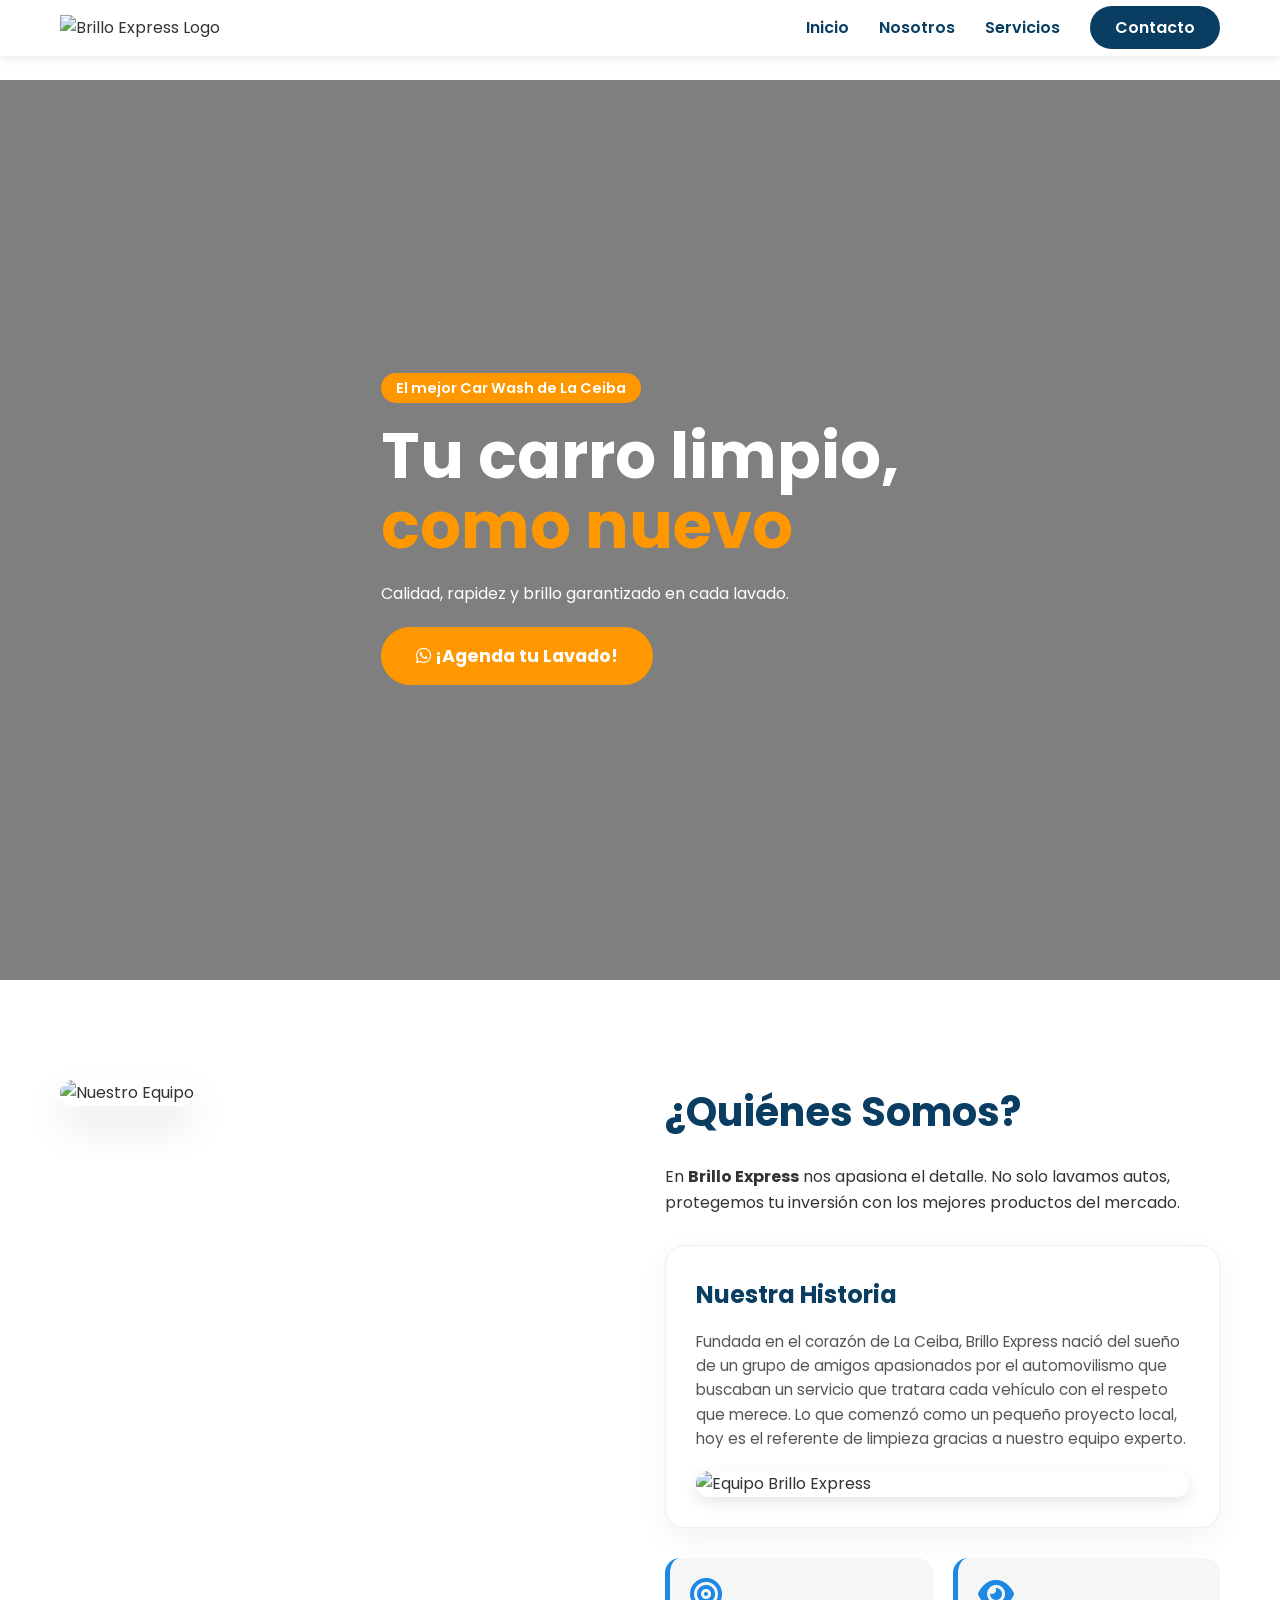
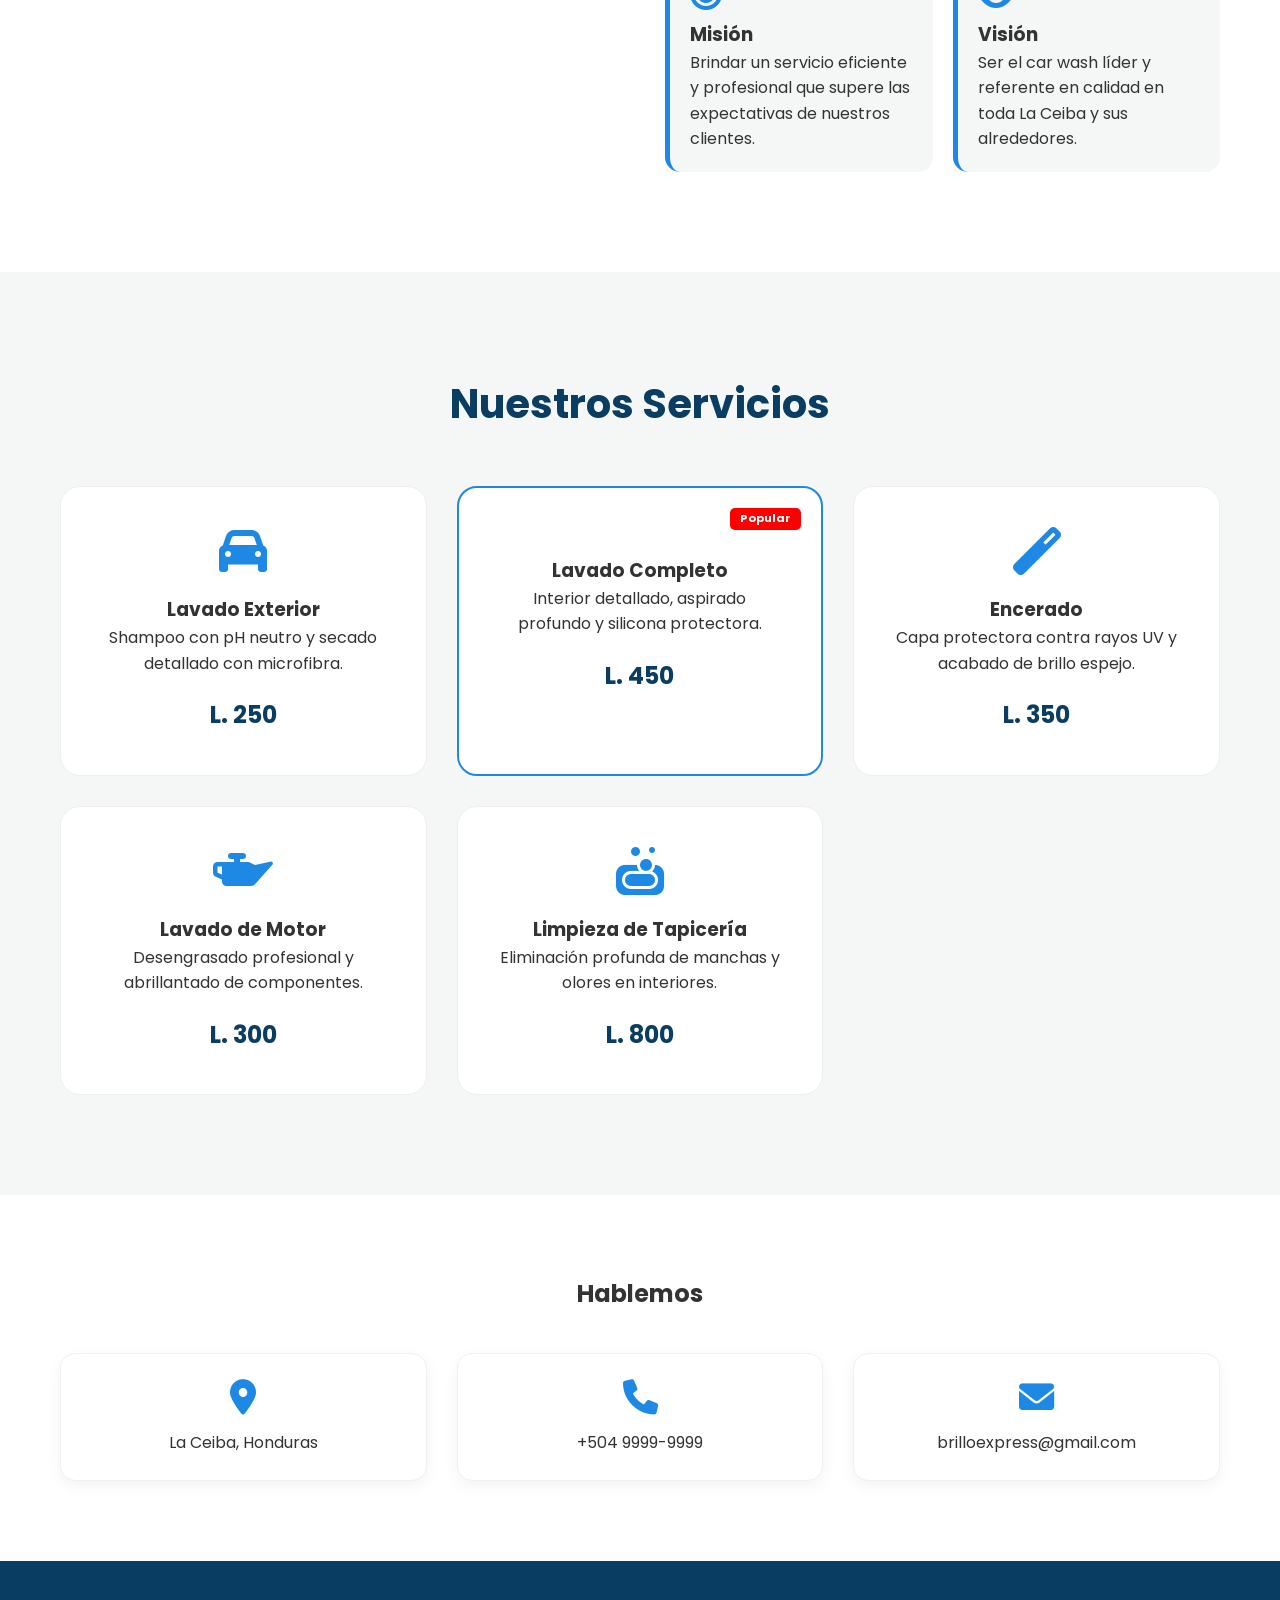
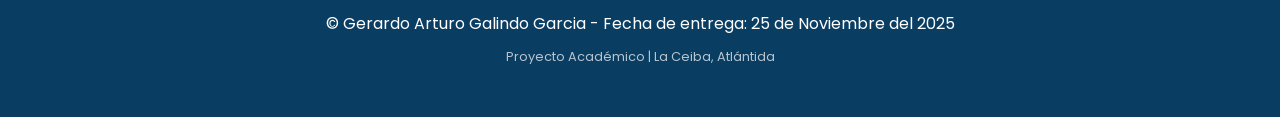
==== inicio.html @ 4bbd1b59 "Update inicio.html" ====
<!DOCTYPE html>
<html lang="es">
<head>
    <meta charset="UTF-8">
    <meta name="viewport" content="width=device-width, initial-scale=1.0">
    <title>Brillo Express | Lavado Profesional en La Ceiba</title>
    <link rel="stylesheet" href="style.css">
    <link href="https://fonts.googleapis.com/css2?family=Poppins:wght@300;400;600;700&display=swap" rel="stylesheet">
    <link rel="stylesheet" href="https://cdnjs.cloudflare.com/ajax/libs/font-awesome/6.0.0/css/all.min.css">
    <style>
        /* Ajuste rápido para que el fondo gris cargue la imagen Fondo.png */
        .hero {
            background: url('Fondo.png') no-repeat center center/cover;
        }
    </style>
</head>
<body>

<header>
    <div class="container header-flex">
        <div class="logo-wrapper">
            <img src="Logo.png" alt="Brillo Express Logo" class="logo">
        </div>
        <nav>
            <ul class="nav-links">
                <li><a href="#inicio">Inicio</a></li>
                <li><a href="#nosotros">Nosotros</a></li>
                <li><a href="#servicios">Servicios</a></li>
                <li><a href="#contacto" class="btn-nav">Contacto</a></li>
            </ul>
        </nav>
    </div>
</header>

<section id="inicio" class="hero">
    <div class="hero-overlay">
        <div class="container">
            <div class="hero-content">
                <span class="badge">El mejor Car Wash de La Ceiba</span>
                <h1>Tu carro limpio, <br><span class="highlight">como nuevo</span></h1>
                <p>Calidad, rapidez y brillo garantizado en cada lavado.</p>
                <div class="hero-btns">
                    <a href="https://wa.me/50499999999" target="_blank" class="btn-primary">
                        <i class="fab fa-whatsapp"></i> ¡Agenda tu Lavado!
                    </a>
                </div>
            </div>
        </div>
    </div>
</section>

<section id="nosotros">
    <div class="container">
        <div class="grid-nosotros">
            <div class="nosotros-img-container">
                <img src="imagen1.jpg" alt="Nuestro Equipo" class="nosotros-img">
            </div>
            <div class="nosotros-text">
                <h2>¿Quiénes Somos?</h2>
                <p>En <strong>Brillo Express</strong> nos apasiona el detalle. No solo lavamos autos, protegemos tu inversión con los mejores productos del mercado.</p>
                
                <div class="historia-box">
                    <h3>Nuestra Historia</h3>
                    <p>
                        Fundada en el corazón de La Ceiba, Brillo Express nació del sueño de un grupo de amigos apasionados por el automovilismo que buscaban un servicio que tratara cada vehículo con el respeto que merece. Lo que comenzó como un pequeño proyecto local, hoy es el referente de limpieza gracias a nuestro equipo experto.
                    </p>
                    <img src="Grupo.png" alt="Equipo Brillo Express" class="historia-img">
                </div>

                <div class="mision-vision">
                    <div class="mv-card">
                        <i class="fas fa-bullseye"></i>
                        <h3>Misión</h3>
                        <p>Brindar un servicio eficiente y profesional que supere las expectativas de nuestros clientes.</p>
                    </div>
                    <div class="mv-card">
                        <i class="fas fa-eye"></i>
                        <h3>Visión</h3>
                        <p>Ser el car wash líder y referente en calidad en toda La Ceiba y sus alrededores.</p>
                    </div>
                </div>
            </div>
        </div>
    </div>
</section>

<section id="servicios" class="bg-light">
    <div class="container">
        <h2 class="section-title">Nuestros Servicios</h2>
        <div class="cards-grid">
            <div class="card">
                <i class="fas fa-car"></i>
                <h3>Lavado Exterior</h3>
                <p>Shampoo con pH neutro y secado detallado con microfibra.</p>
                <span class="price">L. 250</span>
            </div>
            <div class="card featured">
                <div class="pop-tag">Popular</div>
                <i class="fas fa-shining"></i>
                <h3>Lavado Completo</h3>
                <p>Interior detallado, aspirado profundo y silicona protectora.</p>
                <span class="price">L. 450</span>
            </div>
            <div class="card">
                <i class="fas fa-magic"></i>
                <h3>Encerado</h3>
                <p>Capa protectora contra rayos UV y acabado de brillo espejo.</p>
                <span class="price">L. 350</span>
            </div>
            <div class="card">
                <i class="fas fa-oil-can"></i>
                <h3>Lavado de Motor</h3>
                <p>Desengrasado profesional y abrillantado de componentes.</p>
                <span class="price">L. 300</span>
            </div>
            <div class="card">
                <i class="fas fa-soap"></i>
                <h3>Limpieza de Tapicería</h3>
                <p>Eliminación profunda de manchas y olores en interiores.</p>
                <span class="price">L. 800</span>
            </div>
        </div>
    </div>
</section>

<section id="contacto">
    <div class="container">
        <div class="contacto-wrapper">
            <h2>Hablemos</h2>
            <div class="info-grid">
                <div class="info-item">
                    <i class="fas fa-location-dot"></i>
                    <p>La Ceiba, Honduras</p>
                </div>
                <div class="info-item">
                    <i class="fas fa-phone"></i>
                    <p>+504 9999-9999</p>
                </div>
                <div class="info-item">
                    <i class="fas fa-envelope"></i>
                    <p>brilloexpress@gmail.com</p>
                </div>
            </div>
        </div>
    </div>
</section>

<footer>
    <div class="container">
        <p>© Gerardo Arturo Galindo Garcia - Fecha de entrega: 25 de Noviembre del 2025</p>
        <p class="small">Proyecto Académico | La Ceiba, Atlántida</p>
    </div>
</footer>

</body>
</html>
---- style.css ----
:root {
    --primary: #0a3d62;
    --secondary: #1e88e5;
    --accent: #ff9800;
    --light: #f4f7f6;
    --dark: #333;
    --white: #ffffff;
}

* {
    margin: 0;
    padding: 0;
    box-sizing: border-box;
}

body {
    font-family: 'Poppins', sans-serif;
    line-height: 1.6;
    color: var(--dark);
    scroll-behavior: smooth;
}

.container {
    max-width: 1200px;
    margin: 0 auto;
    padding: 0 20px;
}

header {
    background: var(--white);
    padding: 15px 0;
    position: fixed;
    width: 100%;
    top: 0;
    z-index: 1000;
    box-shadow: 0 2px 10px rgba(0,0,0,0.1);
}

.header-flex {
    display: flex;
    justify-content: space-between;
    align-items: center;
}

.logo {
    height: 60px;
}

.nav-links {
    display: flex;
    list-style: none;
    gap: 30px;
    align-items: center;
}

.nav-links a {
    text-decoration: none;
    color: var(--primary);
    font-weight: 600;
    transition: 0.3s;
}

.nav-links a:hover {
    color: var(--secondary);
}

.btn-nav {
    background: var(--primary);
    color: var(--white) !important;
    padding: 10px 25px;
    border-radius: 50px;
}

/* HERO SECTION - CORREGIDO */
.hero {
    height: 100vh;
    /* Se corrigió el error de dedo para que cargue Fondo.png */
    background: url('Imagenes/Fondo.png') no-repeat center center/cover;
    margin-top: 80px;
}

.hero-overlay {
    height: 100%;
    background: rgba(0, 0, 0, 0.5);
    display: flex;
    align-items: center;
}

.hero-content {
    color: var(--white);
    max-width: 700px;
}

.badge {
    background: var(--accent);
    padding: 5px 15px;
    border-radius: 20px;
    font-size: 0.9rem;
    font-weight: 600;
}

.hero h1 {
    font-size: 4rem;
    margin: 20px 0;
    line-height: 1.1;
}

.highlight {
    color: var(--accent);
}

.btn-primary {
    display: inline-block;
    background: var(--accent);
    color: var(--white);
    padding: 15px 35px;
    border-radius: 50px;
    text-decoration: none;
    font-weight: 700;
    font-size: 1.1rem;
    transition: 0.3s;
    margin-top: 20px;
}

.btn-primary:hover {
    transform: translateY(-3px);
    box-shadow: 0 10px 20px rgba(0,0,0,0.2);
}

#nosotros {
    padding: 100px 0;
}

.grid-nosotros {
    display: grid;
    grid-template-columns: 1fr 1fr;
    gap: 50px;
    align-items: start;
}

.nosotros-img {
    width: 100%;
    border-radius: 20px;
    box-shadow: 0 20px 40px rgba(0,0,0,0.1);
}

.nosotros-text h2 {
    font-size: 2.5rem;
    color: var(--primary);
    margin-bottom: 20px;
}

.mision-vision {
    display: grid;
    grid-template-columns: 1fr 1fr;
    gap: 20px;
    margin-top: 30px;
}

.mv-card {
    padding: 20px;
    background: var(--light);
    border-radius: 15px;
    border-left: 5px solid var(--secondary);
}

.mv-card i {
    font-size: 2rem;
    color: var(--secondary);
    margin-bottom: 10px;
}

.bg-light {
    background: var(--light);
    padding: 100px 0;
}

.section-title {
    text-align: center;
    font-size: 2.5rem;
    color: var(--primary);
    margin-bottom: 50px;
}

.cards-grid {
    display: grid;
    grid-template-columns: repeat(auto-fit, minmax(300px, 1fr));
    gap: 30px;
}

.card {
    background: var(--white);
    padding: 40px;
    border-radius: 20px;
    text-align: center;
    transition: 0.3s;
    position: relative;
    border: 1px solid #eee;
}

.card:hover {
    transform: translateY(-10px);
    box-shadow: 0 20px 40px rgba(0,0,0,0.1);
}

.card i {
    font-size: 3rem;
    color: var(--secondary);
    margin-bottom: 20px;
}

.price {
    display: block;
    font-size: 1.5rem;
    font-weight: 700;
    color: var(--primary);
    margin-top: 20px;
}

.featured {
    border: 2px solid var(--secondary);
}

.pop-tag {
    position: absolute;
    top: 20px;
    right: 20px;
    background: red;
    color: white;
    padding: 2px 10px;
    border-radius: 5px;
    font-size: 0.7rem;
    font-weight: 700;
}

footer {
    background: var(--primary);
    color: var(--white);
    padding: 50px 0;
    text-align: center;
}

.small {
    font-size: 0.8rem;
    opacity: 0.7;
    margin-top: 10px;
}

.historia-box {
    margin-top: 30px;
    padding: 30px;
    background: #ffffff;
    border-radius: 20px;
    border: 1px solid #eee;
    box-shadow: 0 10px 30px rgba(0,0,0,0.05);
}

.historia-box h3 {
    color: var(--primary);
    margin-bottom: 15px;
    font-size: 1.5rem;
}

.historia-box p {
    font-size: 0.95rem;
    color: #555;
    margin-bottom: 20px;
}

.historia-img {
    width: 100%;
    height: auto;
    border-radius: 15px;
    display: block;
    box-shadow: 0 5px 15px rgba(0,0,0,0.1);
}

.contacto-wrapper {
    padding: 80px 0;
    text-align: center;
}

.info-grid {
    display: flex;
    justify-content: center;
    gap: 30px;
    flex-wrap: wrap;
    margin-top: 40px;
}

.info-item {
    text-align: center;
    flex: 1;
    min-width: 250px;
    background: #fff;
    padding: 25px;
    border-radius: 15px;
    box-shadow: 0 5px 15px rgba(0,0,0,0.05);
    border: 1px solid #f0f0f0;
}

.info-item i {
    font-size: 2.2rem;
    color: var(--secondary);
    margin-bottom: 15px;
}

@media (max-width: 768px) {
    .grid-nosotros {
        grid-template-columns: 1fr;
    }
    .hero h1 {
        font-size: 2.5rem;
    }
    .nav-links {
        display: none;
    }
}
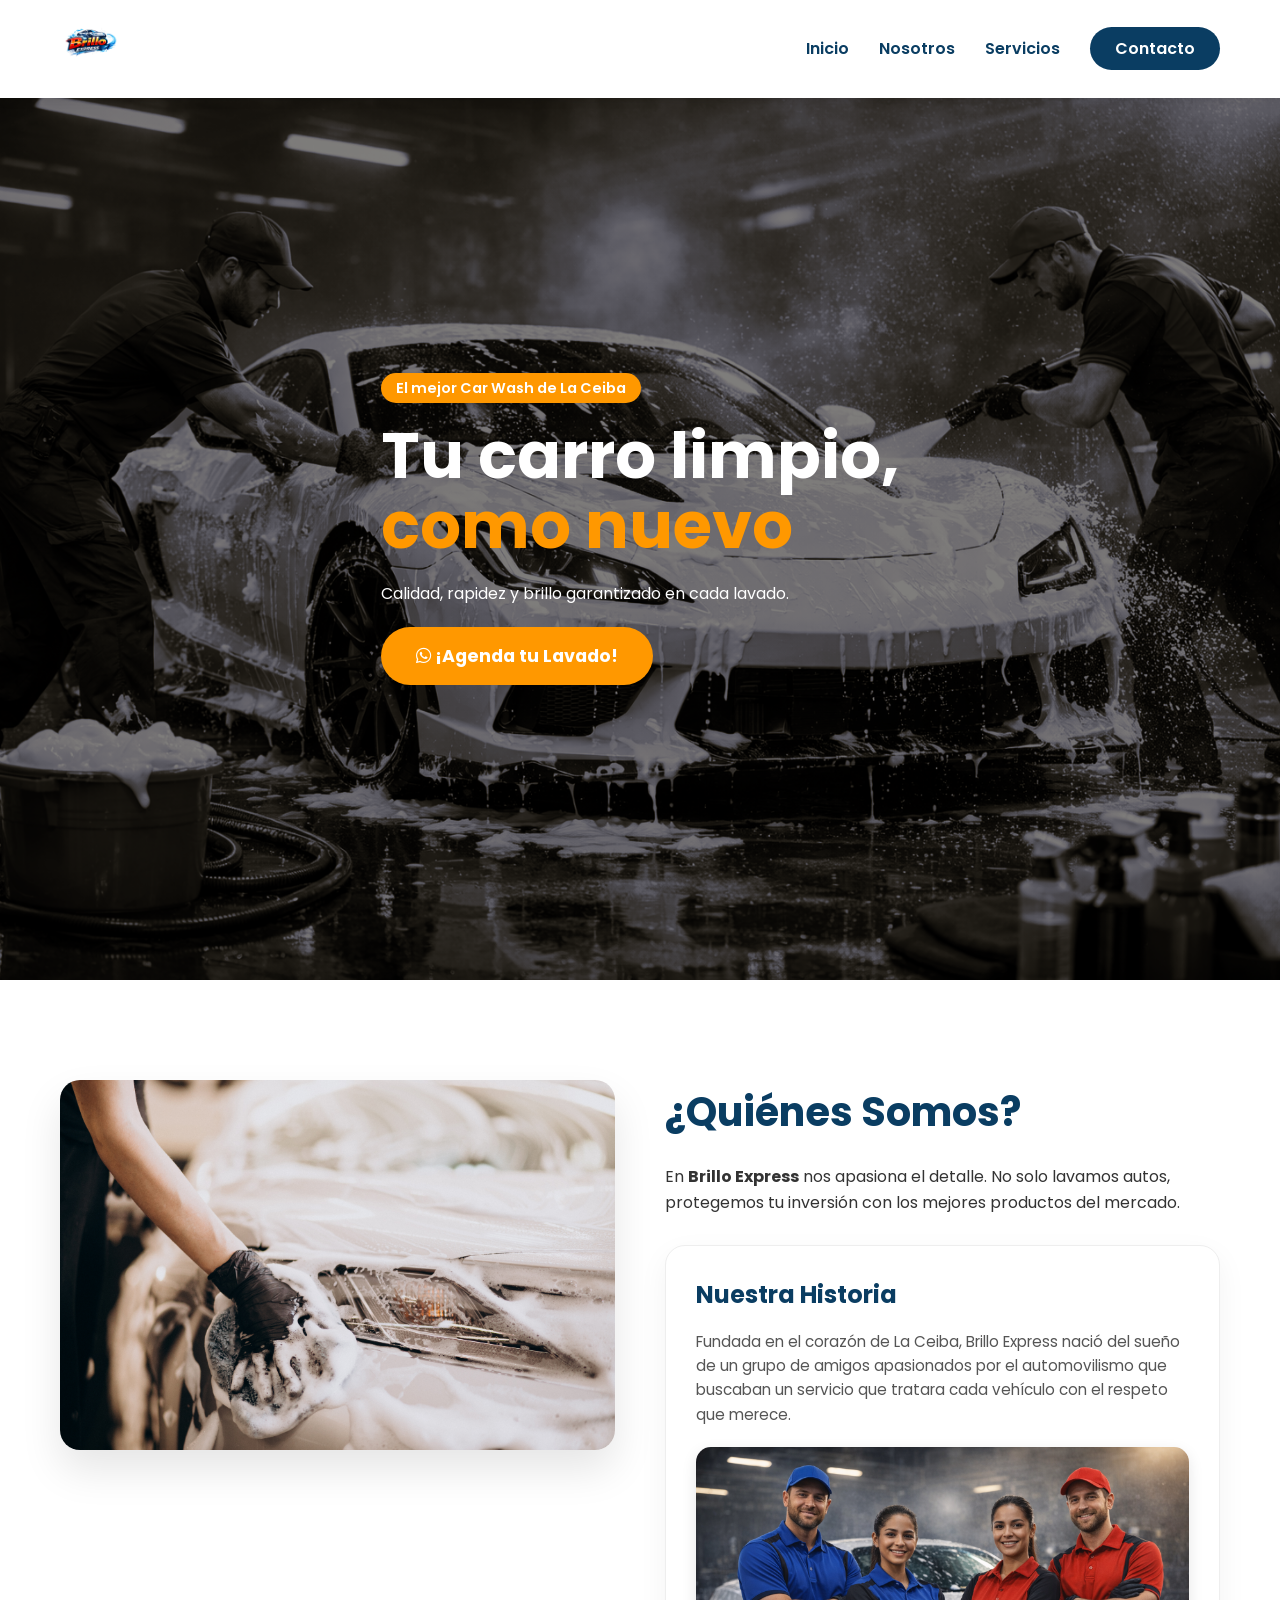
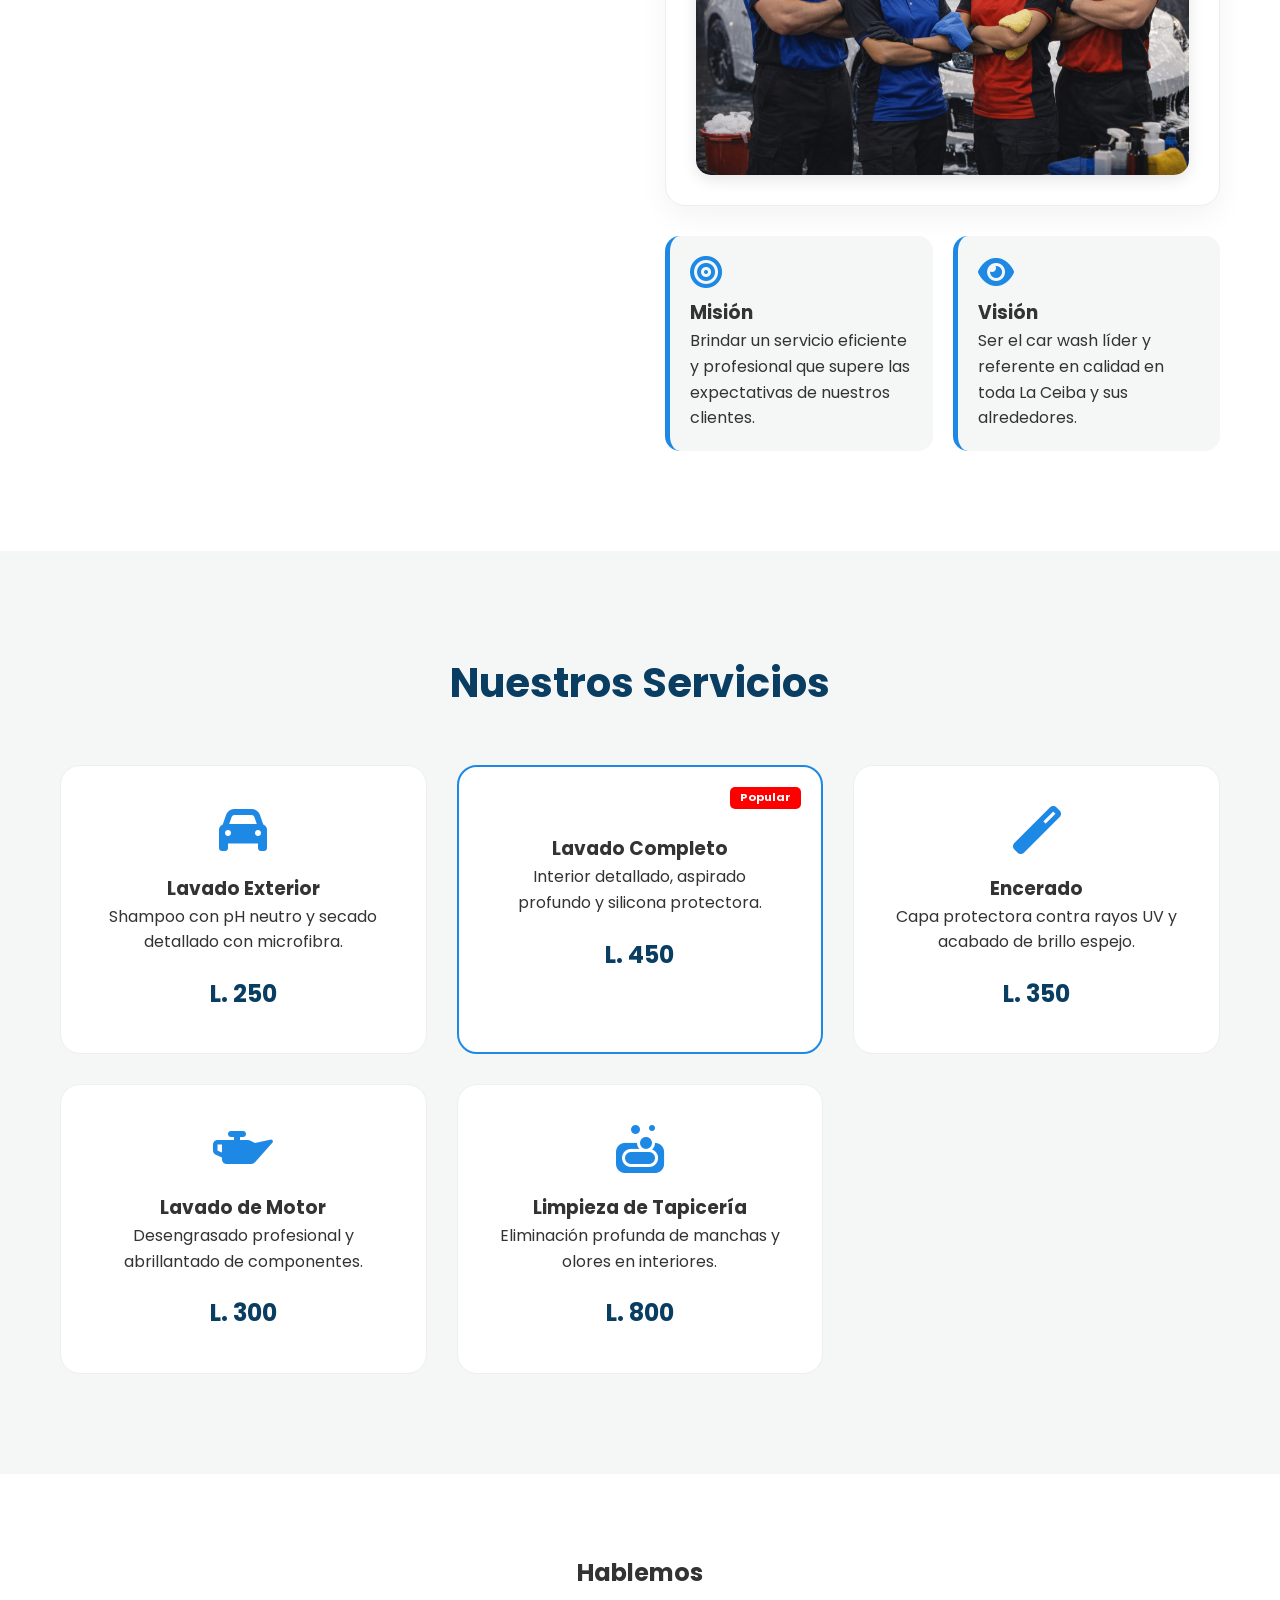
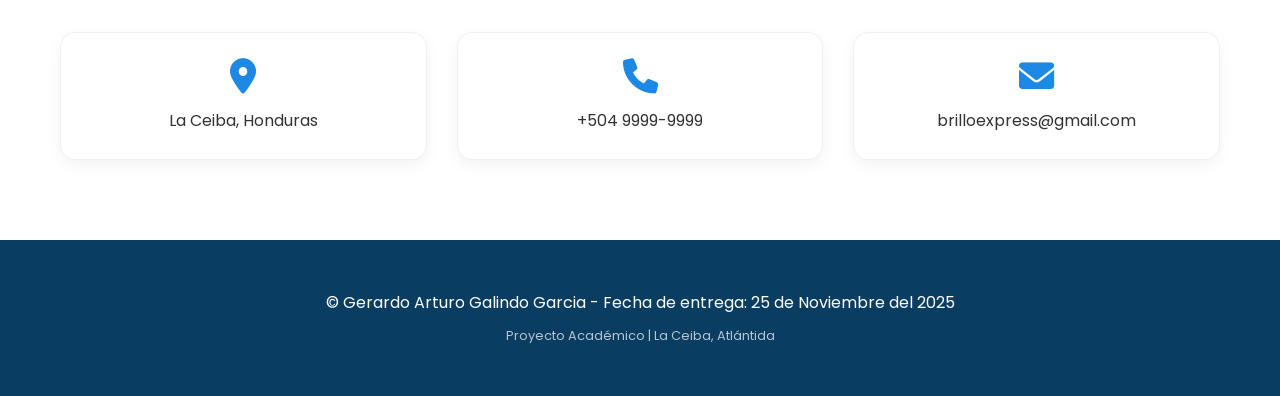
==== commit 6873178e: "Update inicio.html" ====
--- a/inicio.html
+++ b/inicio.html
@@ -8,9 +8,10 @@
     <link href="https://fonts.googleapis.com/css2?family=Poppins:wght@300;400;600;700&display=swap" rel="stylesheet">
     <link rel="stylesheet" href="https://cdnjs.cloudflare.com/ajax/libs/font-awesome/6.0.0/css/all.min.css">
     <style>
-        /* Ajuste rápido para que el fondo gris cargue la imagen Fondo.png */
+        /* Aquí cargamos el fondo desde la carpeta Imagenes */
         .hero {
-            background: url('Fondo.png') no-repeat center center/cover;
+            background: url('Imagenes/Fondo.png') no-repeat center center/cover;
+            min-height: 80vh;
         }
     </style>
 </head>
@@ -19,7 +20,7 @@
 <header>
     <div class="container header-flex">
         <div class="logo-wrapper">
-            <img src="Logo.png" alt="Brillo Express Logo" class="logo">
+            <img src="Imagenes/Logo.png" alt="Brillo Express Logo" class="logo">
         </div>
         <nav>
             <ul class="nav-links">
@@ -53,7 +54,7 @@
     <div class="container">
         <div class="grid-nosotros">
             <div class="nosotros-img-container">
-                <img src="imagen1.jpg" alt="Nuestro Equipo" class="nosotros-img">
+                <img src="Imagenes/imagen1.jpg" alt="Nuestro Equipo" class="nosotros-img">
             </div>
             <div class="nosotros-text">
                 <h2>¿Quiénes Somos?</h2>
@@ -62,9 +63,9 @@
                 <div class="historia-box">
                     <h3>Nuestra Historia</h3>
                     <p>
-                        Fundada en el corazón de La Ceiba, Brillo Express nació del sueño de un grupo de amigos apasionados por el automovilismo que buscaban un servicio que tratara cada vehículo con el respeto que merece. Lo que comenzó como un pequeño proyecto local, hoy es el referente de limpieza gracias a nuestro equipo experto.
+                        Fundada en el corazón de La Ceiba, Brillo Express nació del sueño de un grupo de amigos apasionados por el automovilismo que buscaban un servicio que tratara cada vehículo con el respeto que merece.
                     </p>
-                    <img src="Grupo.png" alt="Equipo Brillo Express" class="historia-img">
+                    <img src="Imagenes/Grupo.png" alt="Equipo Brillo Express" class="historia-img">
                 </div>
 
                 <div class="mision-vision">
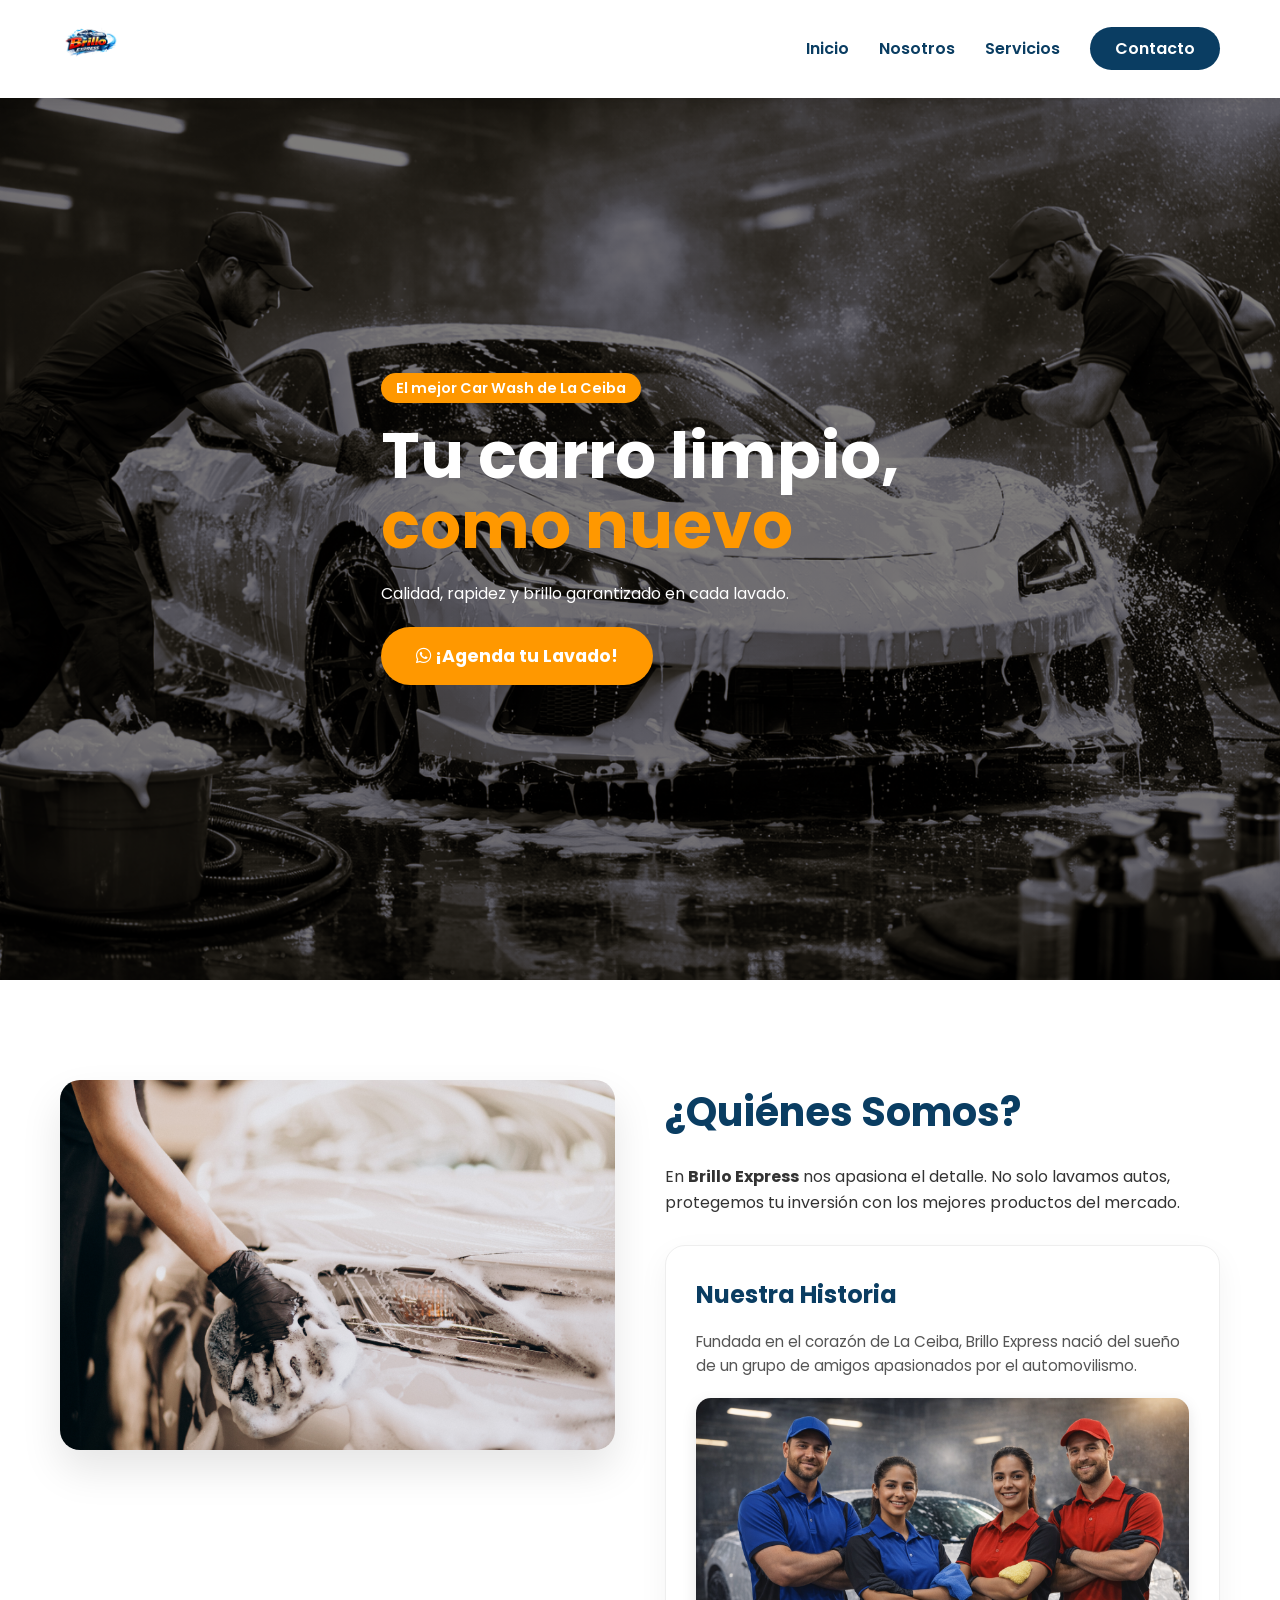
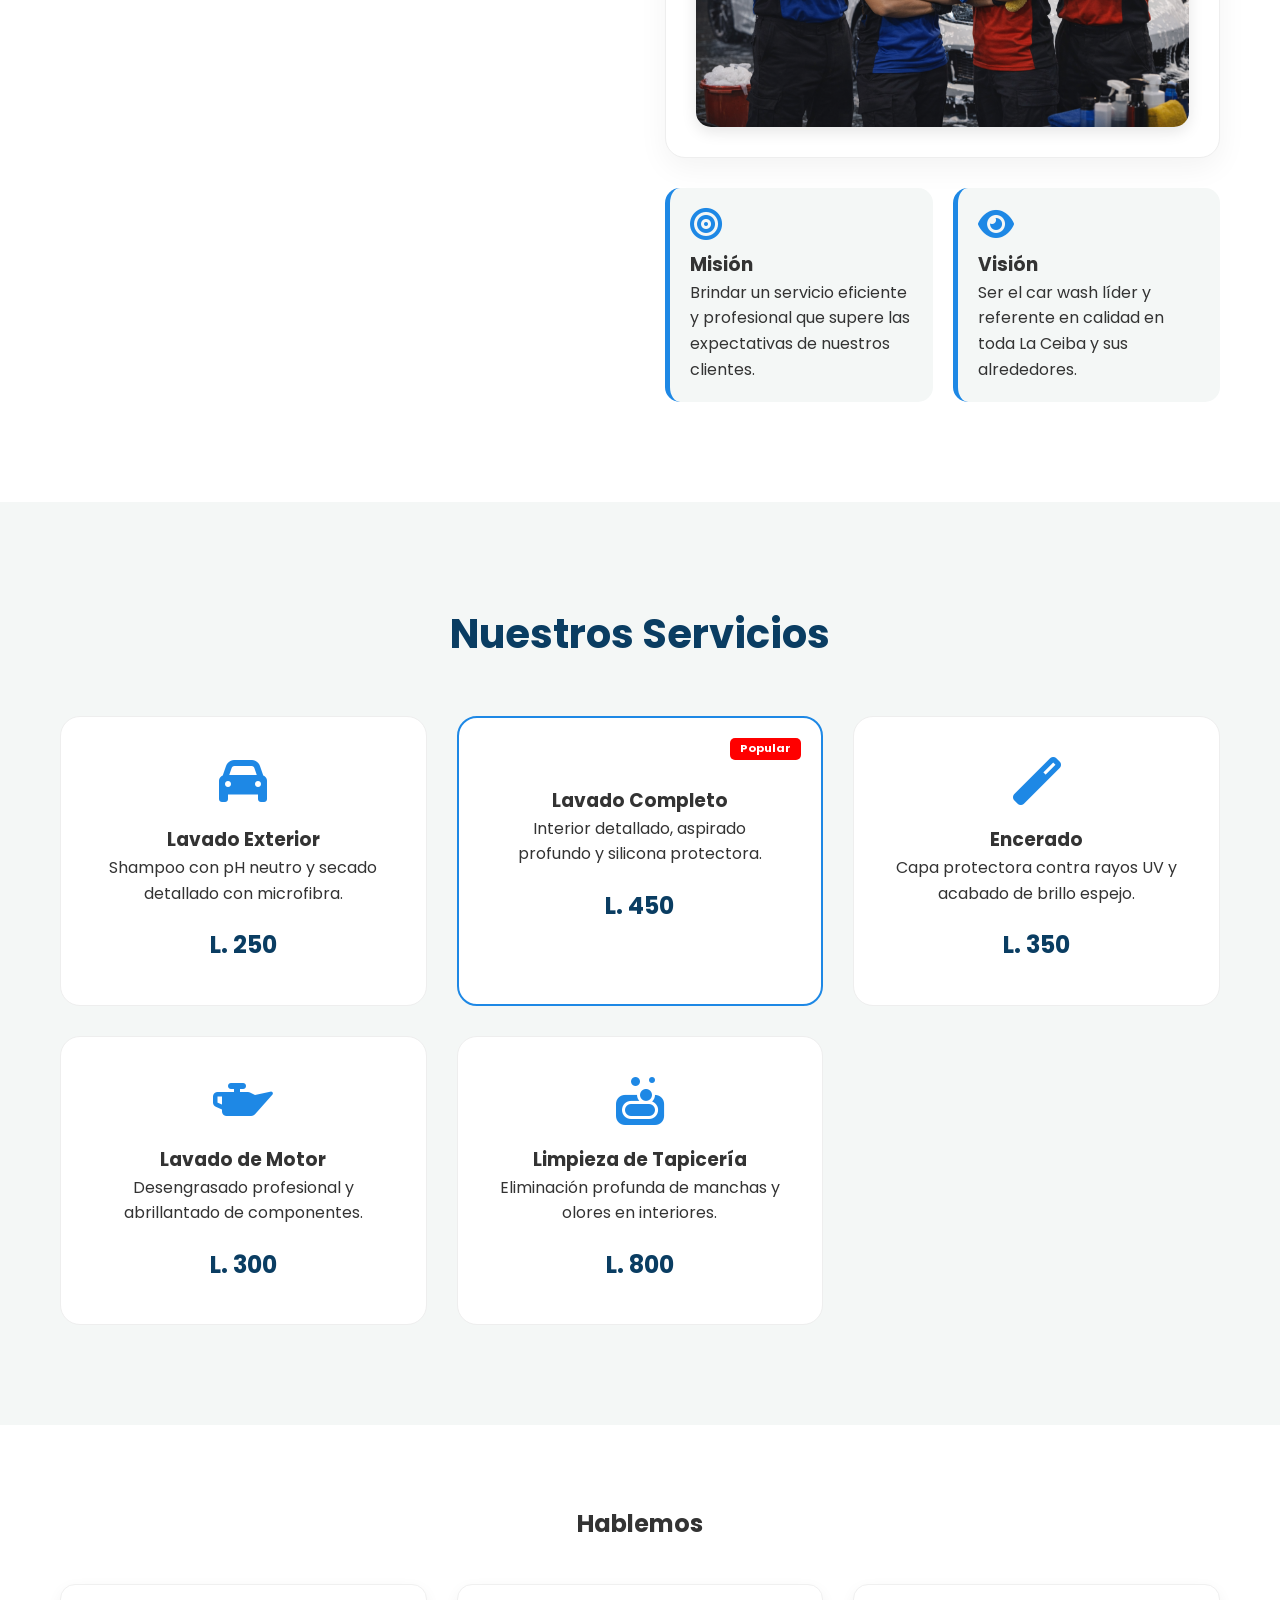
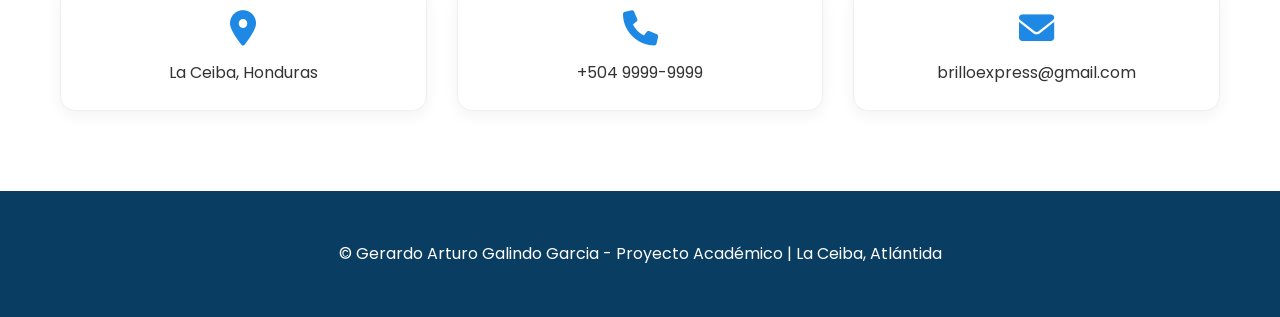
==== commit 342009e6: "Update inicio.html" ====
--- a/inicio.html
+++ b/inicio.html
@@ -8,9 +8,9 @@
     <link href="https://fonts.googleapis.com/css2?family=Poppins:wght@300;400;600;700&display=swap" rel="stylesheet">
     <link rel="stylesheet" href="https://cdnjs.cloudflare.com/ajax/libs/font-awesome/6.0.0/css/all.min.css">
     <style>
-        /* Aquí cargamos el fondo desde la carpeta Imagenes */
         .hero {
-            background: url('Imagenes/Fondo.png') no-repeat center center/cover;
+            /* Intentamos cargar el fondo desde la carpeta */
+            background: #2c3e50 url('Imagenes/Fondo.png') no-repeat center center/cover;
             min-height: 80vh;
         }
     </style>
@@ -62,9 +62,7 @@
                 
                 <div class="historia-box">
                     <h3>Nuestra Historia</h3>
-                    <p>
-                        Fundada en el corazón de La Ceiba, Brillo Express nació del sueño de un grupo de amigos apasionados por el automovilismo que buscaban un servicio que tratara cada vehículo con el respeto que merece.
-                    </p>
+                    <p>Fundada en el corazón de La Ceiba, Brillo Express nació del sueño de un grupo de amigos apasionados por el automovilismo.</p>
                     <img src="Imagenes/Grupo.png" alt="Equipo Brillo Express" class="historia-img">
                 </div>
 
@@ -148,8 +146,7 @@
 
 <footer>
     <div class="container">
-        <p>© Gerardo Arturo Galindo Garcia - Fecha de entrega: 25 de Noviembre del 2025</p>
-        <p class="small">Proyecto Académico | La Ceiba, Atlántida</p>
+        <p>© Gerardo Arturo Galindo Garcia - Proyecto Académico | La Ceiba, Atlántida</p>
     </div>
 </footer>
 
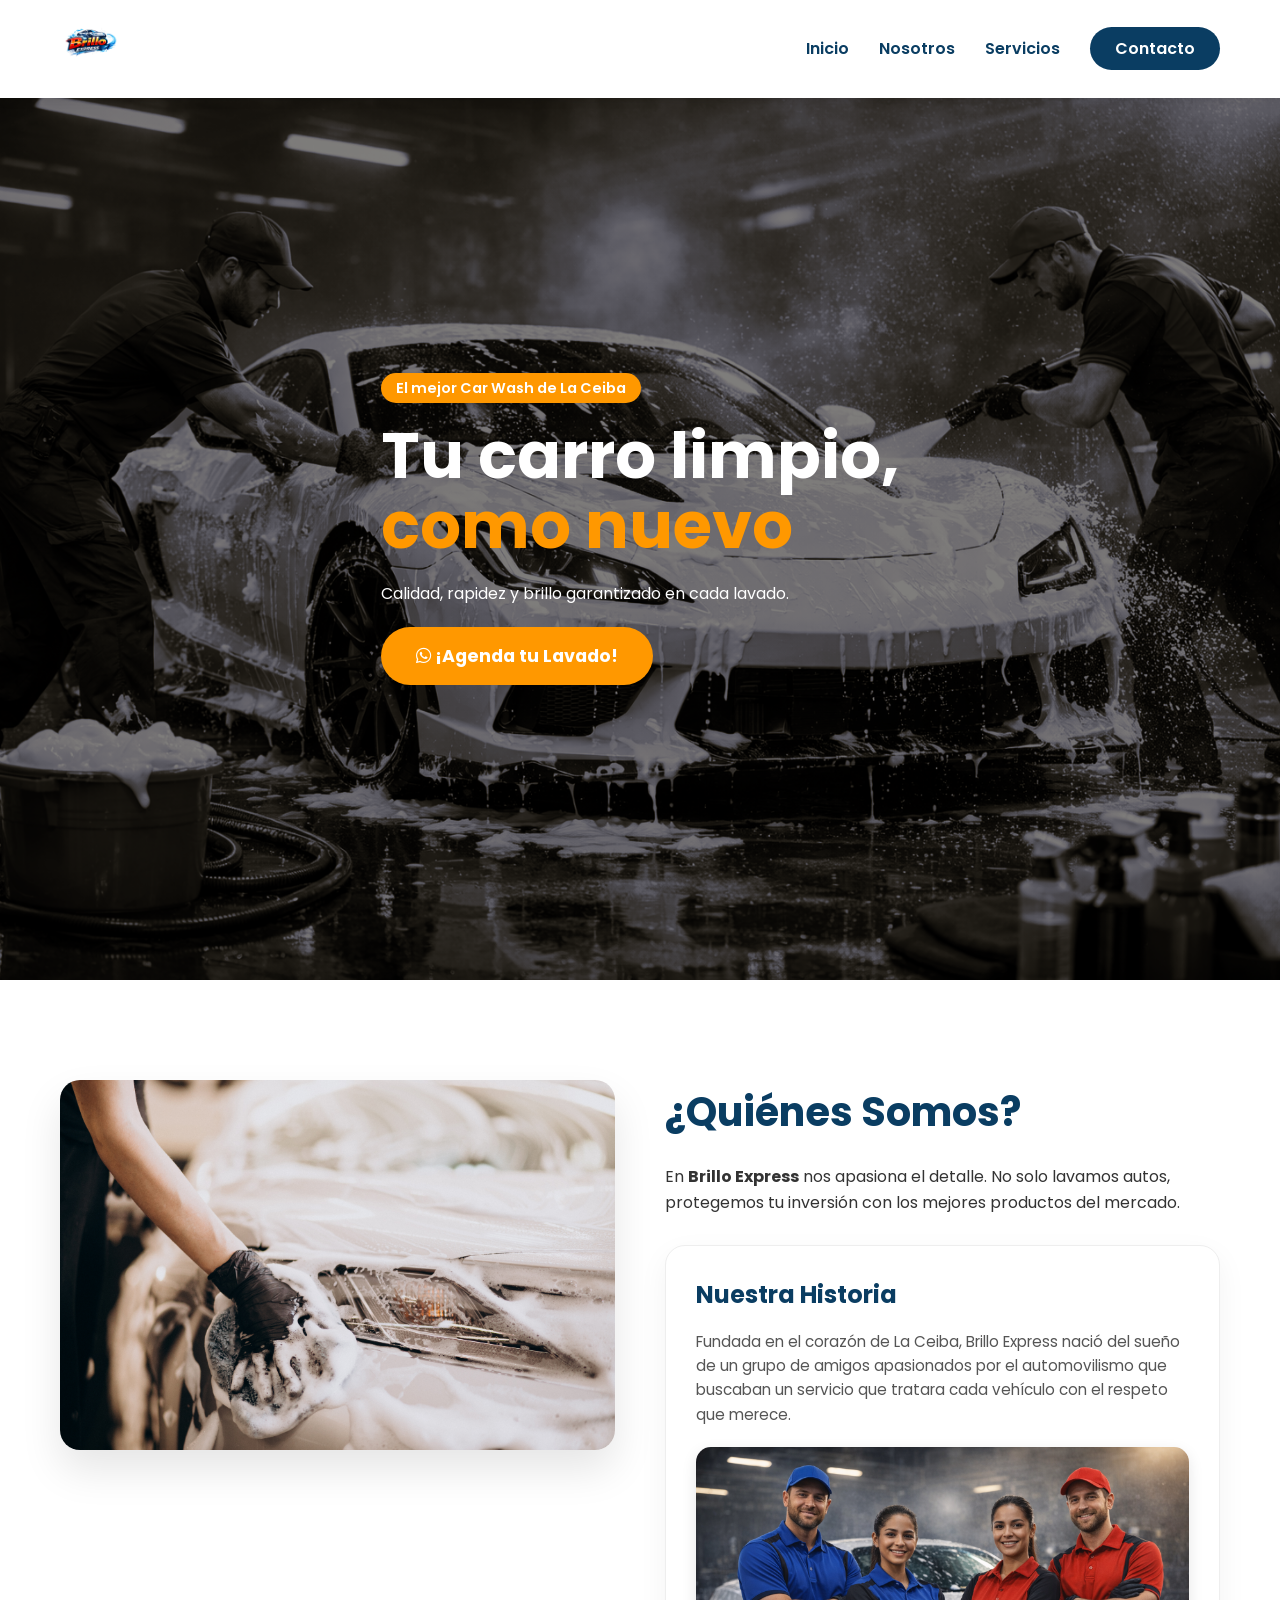
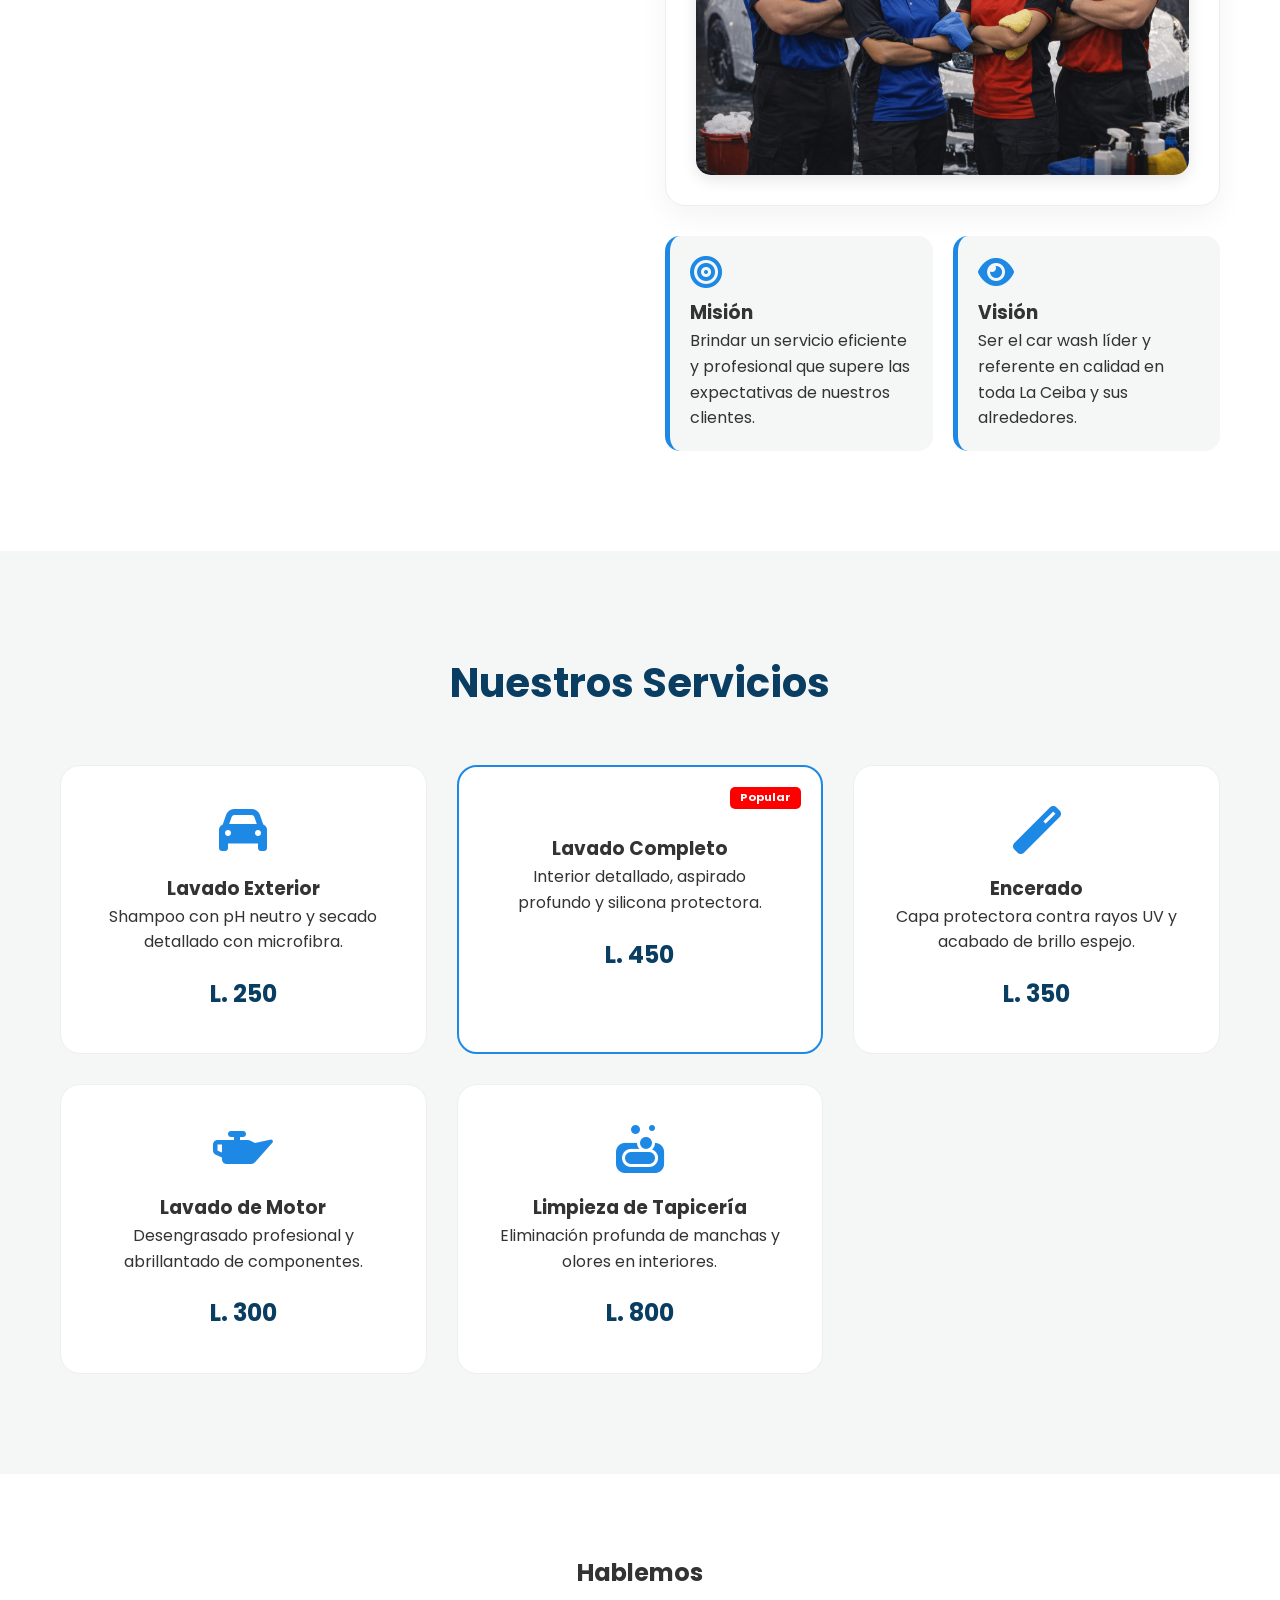
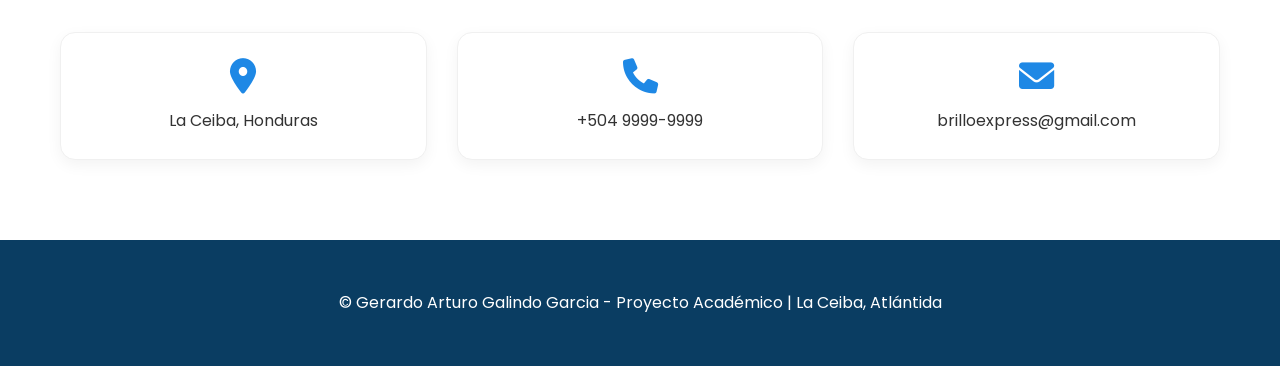
==== commit e3165ff2: "Update inicio.html" ====
--- a/inicio.html
+++ b/inicio.html
@@ -8,8 +8,8 @@
     <link href="https://fonts.googleapis.com/css2?family=Poppins:wght@300;400;600;700&display=swap" rel="stylesheet">
     <link rel="stylesheet" href="https://cdnjs.cloudflare.com/ajax/libs/font-awesome/6.0.0/css/all.min.css">
     <style>
+        /* Ajuste para que el fondo cargue correctamente */
         .hero {
-            /* Intentamos cargar el fondo desde la carpeta */
             background: #2c3e50 url('Imagenes/Fondo.png') no-repeat center center/cover;
             min-height: 80vh;
         }
@@ -62,7 +62,9 @@
                 
                 <div class="historia-box">
                     <h3>Nuestra Historia</h3>
-                    <p>Fundada en el corazón de La Ceiba, Brillo Express nació del sueño de un grupo de amigos apasionados por el automovilismo.</p>
+                    <p>
+                        Fundada en el corazón de La Ceiba, Brillo Express nació del sueño de un grupo de amigos apasionados por el automovilismo que buscaban un servicio que tratara cada vehículo con el respeto que merece.
+                    </p>
                     <img src="Imagenes/Grupo.png" alt="Equipo Brillo Express" class="historia-img">
                 </div>
 
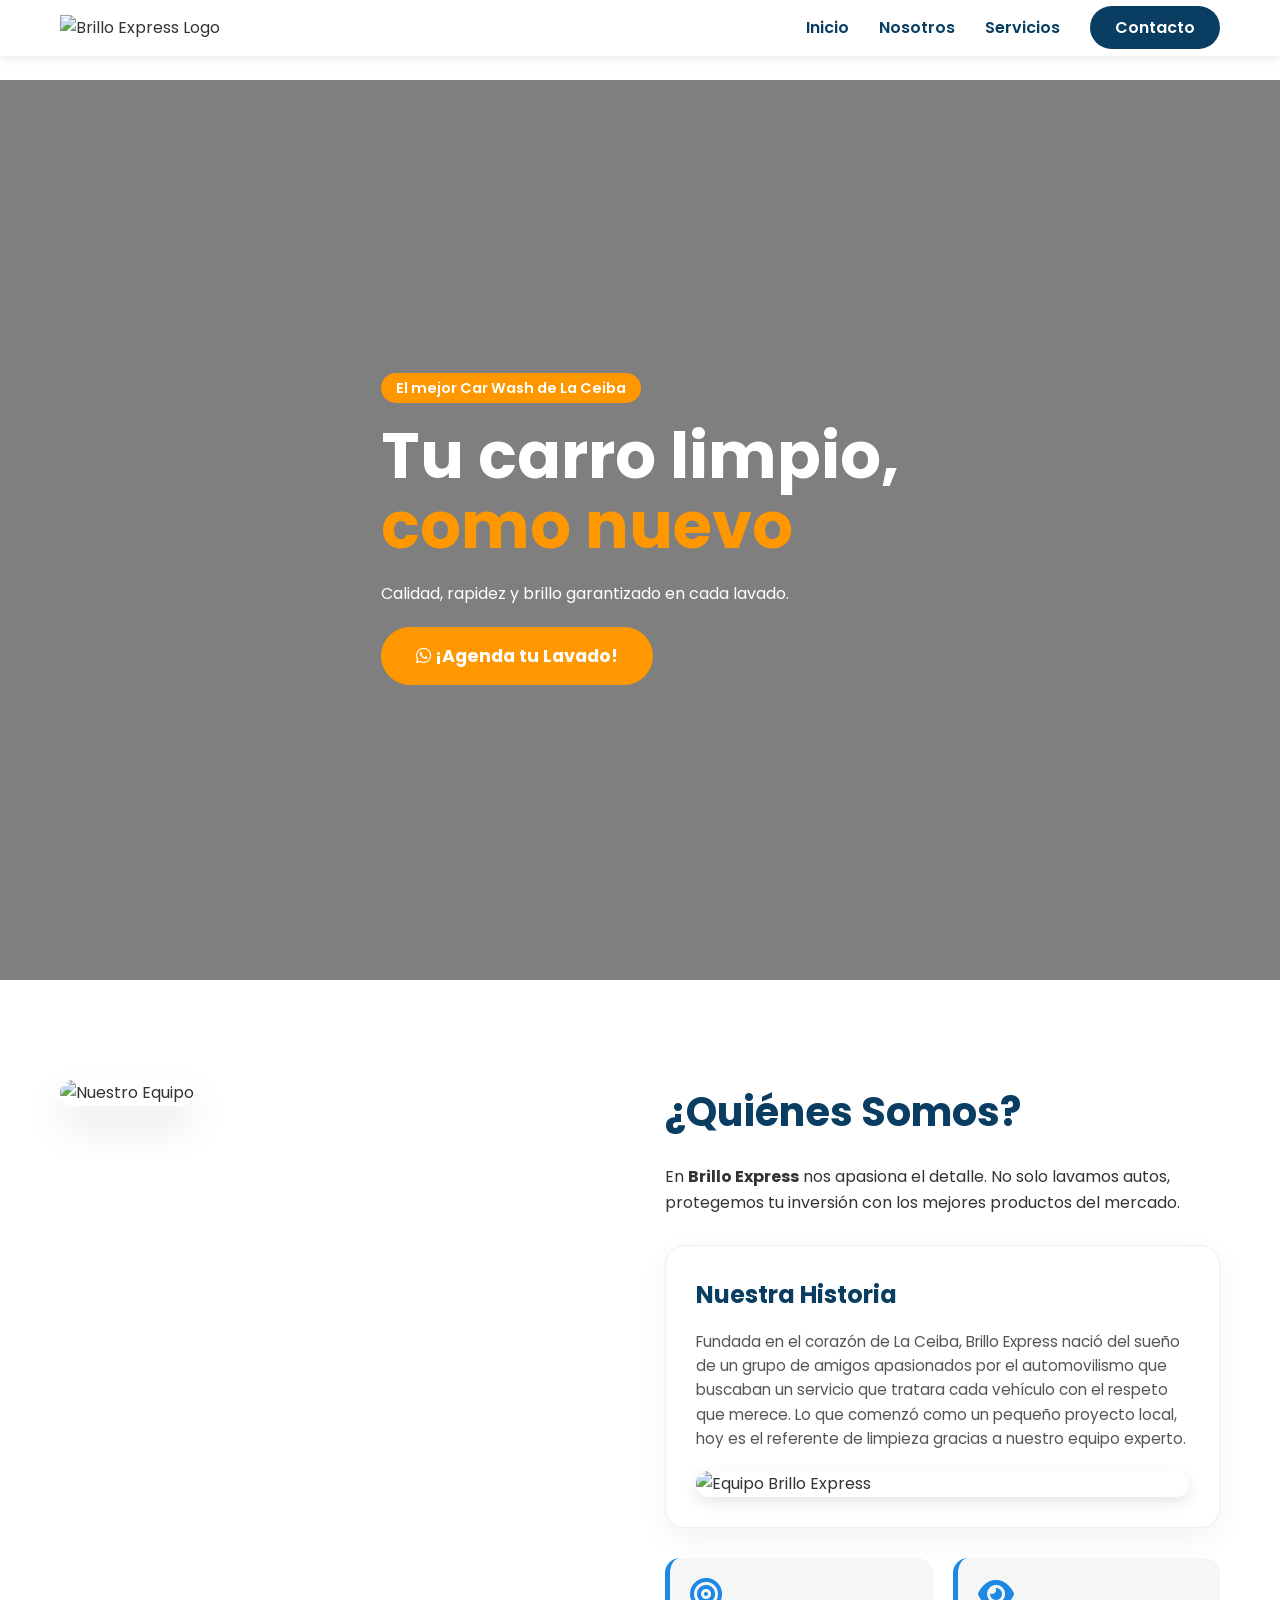
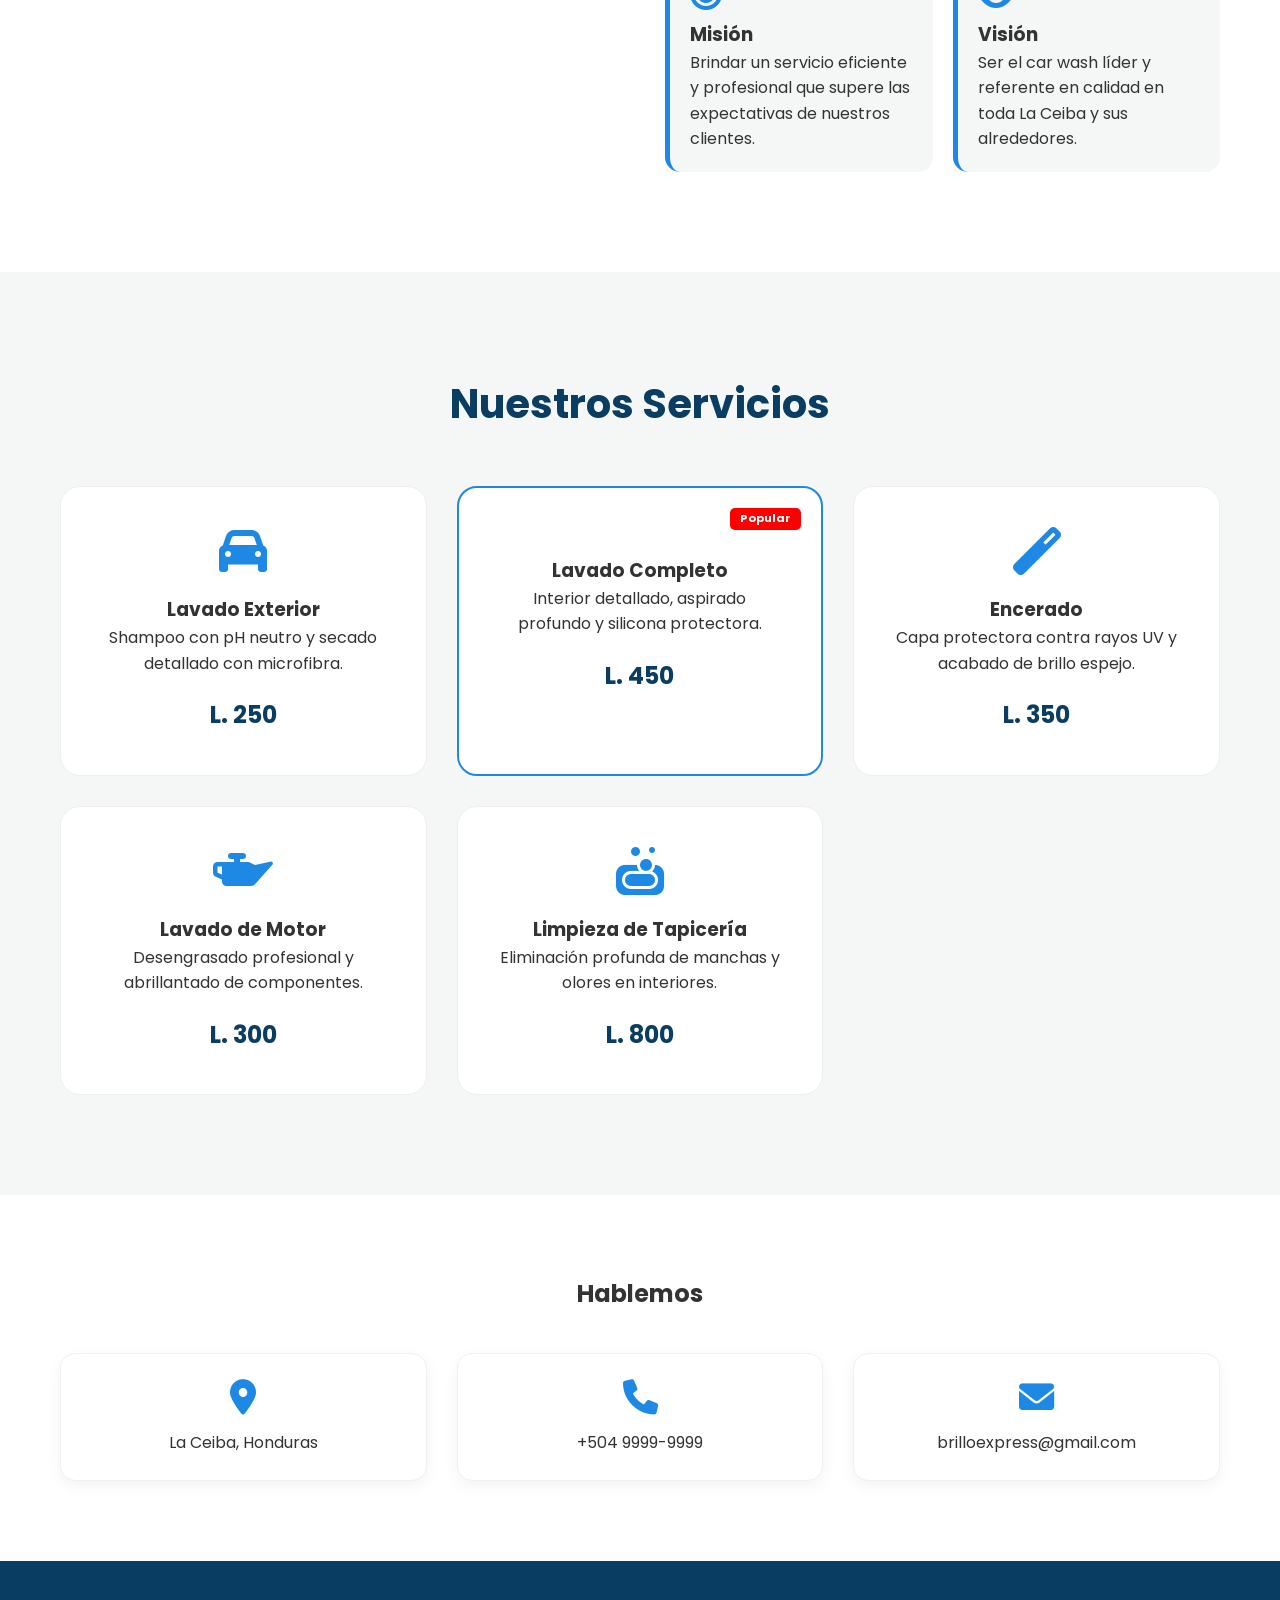
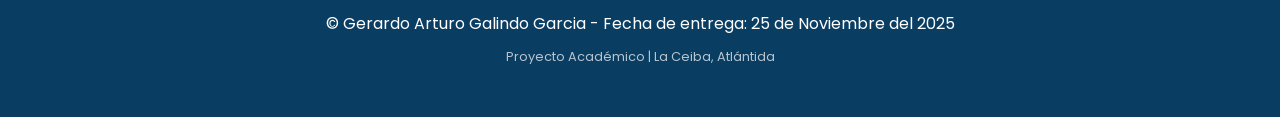
==== commit 3fa6077d: "Update inicio.html" ====
--- a/inicio.html
+++ b/inicio.html
@@ -8,10 +8,9 @@
     <link href="https://fonts.googleapis.com/css2?family=Poppins:wght@300;400;600;700&display=swap" rel="stylesheet">
     <link rel="stylesheet" href="https://cdnjs.cloudflare.com/ajax/libs/font-awesome/6.0.0/css/all.min.css">
     <style>
-        /* Ajuste para que el fondo cargue correctamente */
+        /* Ajuste rápido para que el fondo gris cargue la imagen Fondo.png */
         .hero {
-            background: #2c3e50 url('Imagenes/Fondo.png') no-repeat center center/cover;
-            min-height: 80vh;
+            background: url('Fondo.png') no-repeat center center/cover;
         }
     </style>
 </head>
@@ -20,7 +19,7 @@
 <header>
     <div class="container header-flex">
         <div class="logo-wrapper">
-            <img src="Imagenes/Logo.png" alt="Brillo Express Logo" class="logo">
+            <img src="Logo.png" alt="Brillo Express Logo" class="logo">
         </div>
         <nav>
             <ul class="nav-links">
@@ -54,7 +53,7 @@
     <div class="container">
         <div class="grid-nosotros">
             <div class="nosotros-img-container">
-                <img src="Imagenes/imagen1.jpg" alt="Nuestro Equipo" class="nosotros-img">
+                <img src="imagen1.jpg" alt="Nuestro Equipo" class="nosotros-img">
             </div>
             <div class="nosotros-text">
                 <h2>¿Quiénes Somos?</h2>
@@ -63,9 +62,9 @@
                 <div class="historia-box">
                     <h3>Nuestra Historia</h3>
                     <p>
-                        Fundada en el corazón de La Ceiba, Brillo Express nació del sueño de un grupo de amigos apasionados por el automovilismo que buscaban un servicio que tratara cada vehículo con el respeto que merece.
+                        Fundada en el corazón de La Ceiba, Brillo Express nació del sueño de un grupo de amigos apasionados por el automovilismo que buscaban un servicio que tratara cada vehículo con el respeto que merece. Lo que comenzó como un pequeño proyecto local, hoy es el referente de limpieza gracias a nuestro equipo experto.
                     </p>
-                    <img src="Imagenes/Grupo.png" alt="Equipo Brillo Express" class="historia-img">
+                    <img src="Grupo.png" alt="Equipo Brillo Express" class="historia-img">
                 </div>
 
                 <div class="mision-vision">
@@ -148,7 +147,8 @@
 
 <footer>
     <div class="container">
-        <p>© Gerardo Arturo Galindo Garcia - Proyecto Académico | La Ceiba, Atlántida</p>
+        <p>© Gerardo Arturo Galindo Garcia - Fecha de entrega: 25 de Noviembre del 2025</p>
+        <p class="small">Proyecto Académico | La Ceiba, Atlántida</p>
     </div>
 </footer>
 
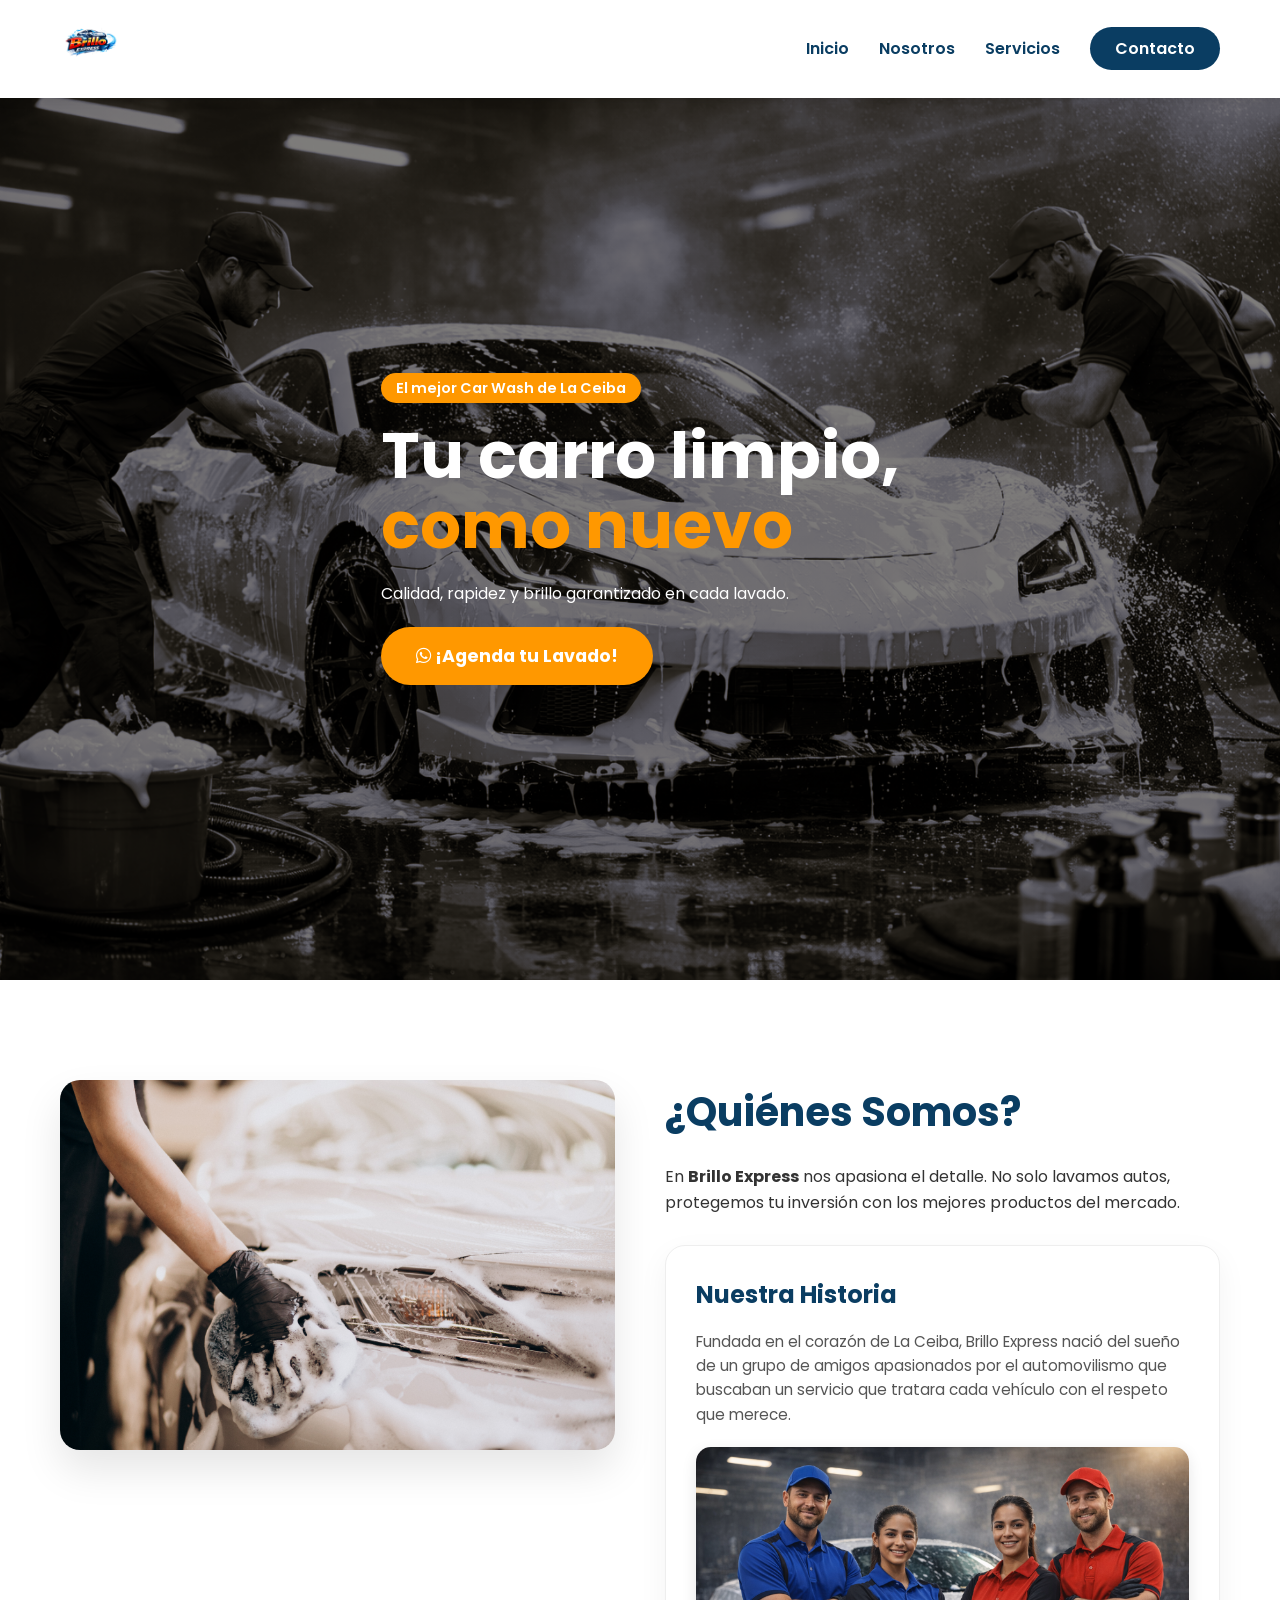
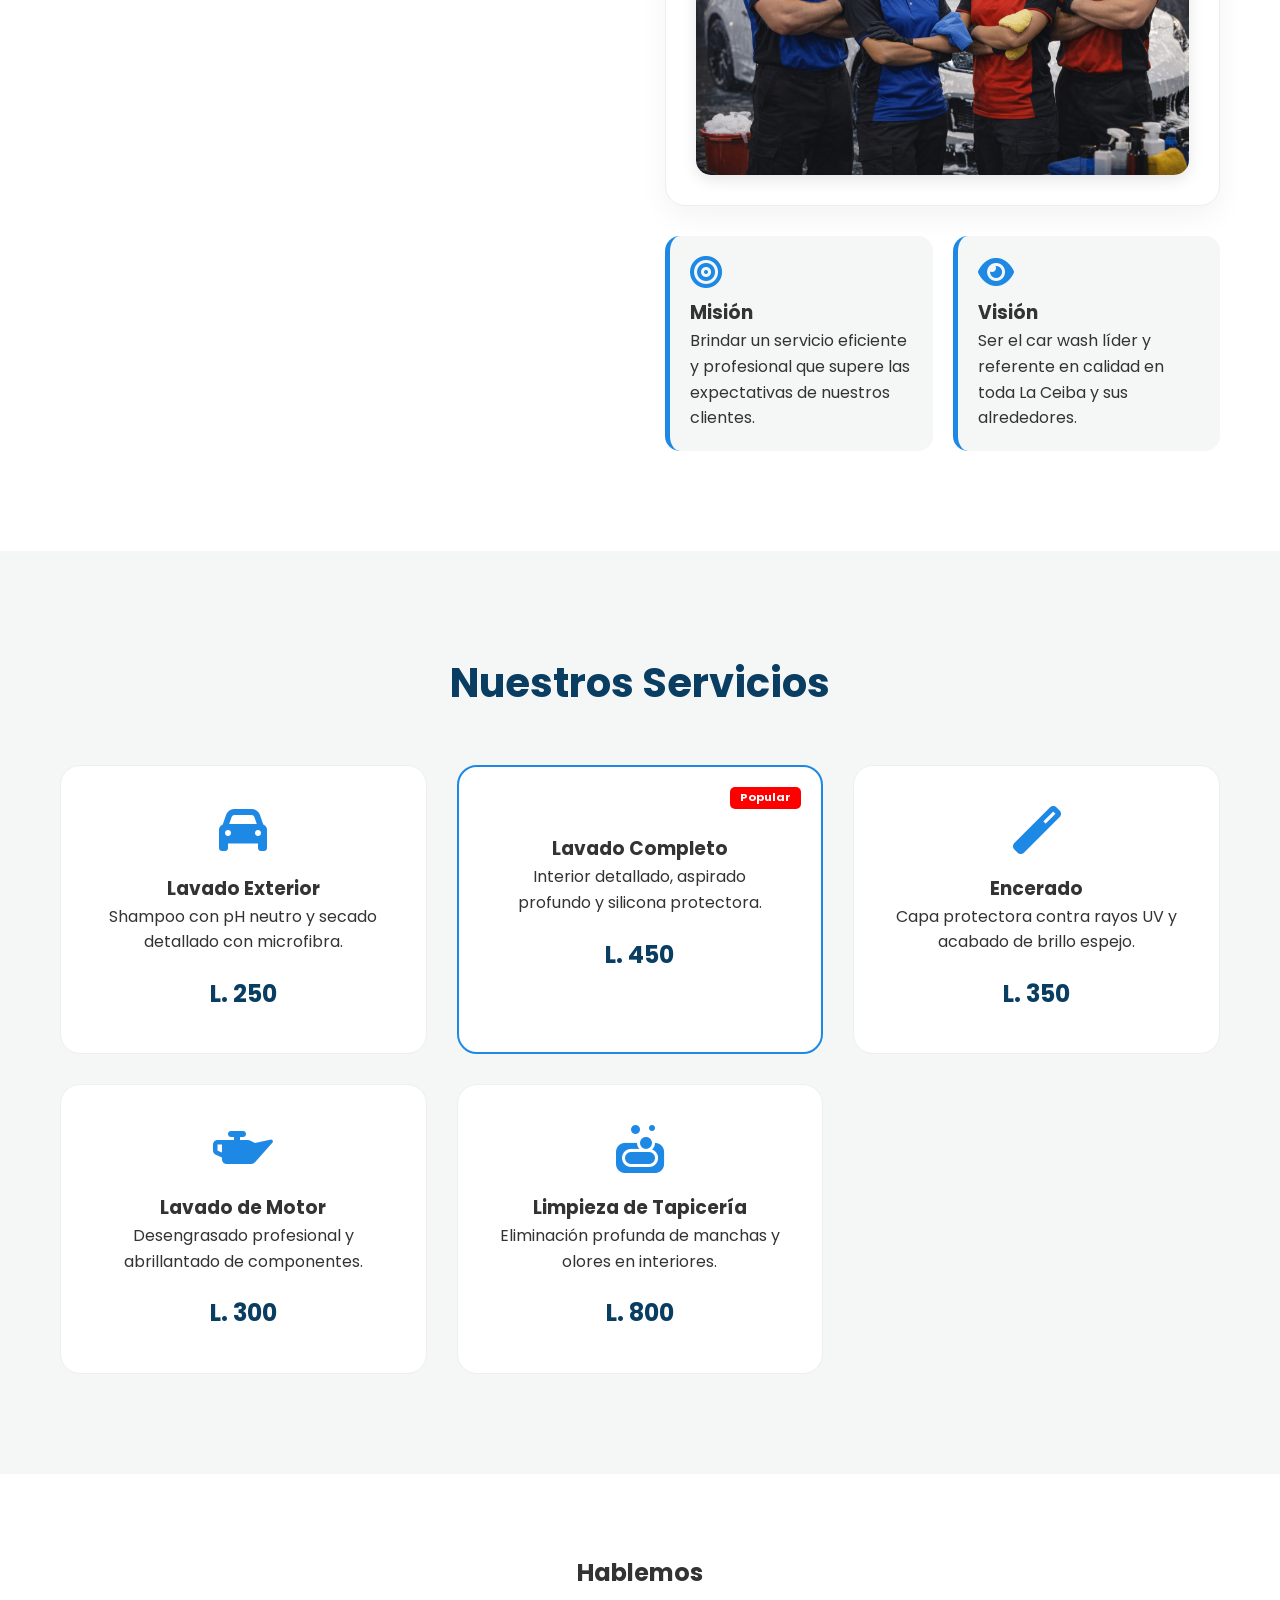
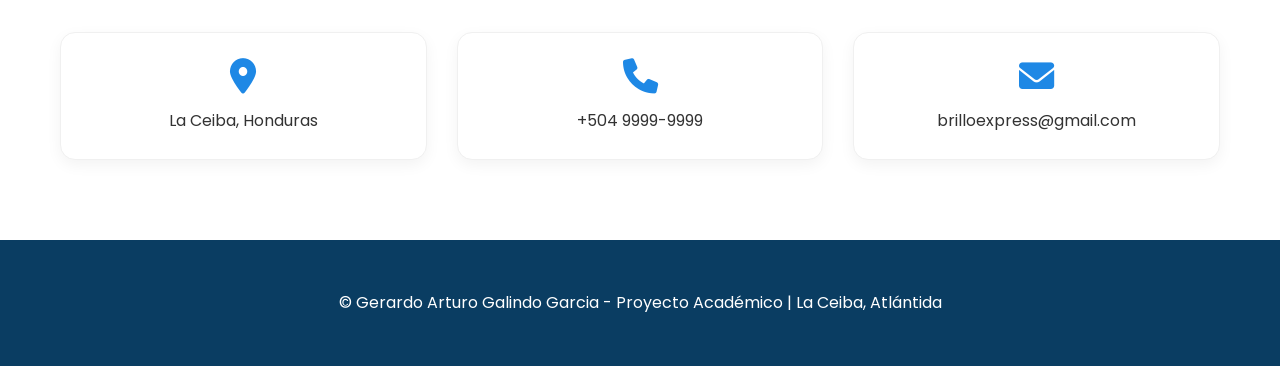
==== commit e5f47397: "Update inicio.html" ====
--- a/inicio.html
+++ b/inicio.html
@@ -8,9 +8,10 @@
     <link href="https://fonts.googleapis.com/css2?family=Poppins:wght@300;400;600;700&display=swap" rel="stylesheet">
     <link rel="stylesheet" href="https://cdnjs.cloudflare.com/ajax/libs/font-awesome/6.0.0/css/all.min.css">
     <style>
-        /* Ajuste rápido para que el fondo gris cargue la imagen Fondo.png */
+        /* Ajuste para que el fondo cargue correctamente */
         .hero {
-            background: url('Fondo.png') no-repeat center center/cover;
+            background: #2c3e50 url('Imagenes/Fondo.png') no-repeat center center/cover;
+            min-height: 80vh;
         }
     </style>
 </head>
@@ -19,7 +20,7 @@
 <header>
     <div class="container header-flex">
         <div class="logo-wrapper">
-            <img src="Logo.png" alt="Brillo Express Logo" class="logo">
+            <img src="Imagenes/Logo.png" alt="Brillo Express Logo" class="logo">
         </div>
         <nav>
             <ul class="nav-links">
@@ -53,7 +54,7 @@
     <div class="container">
         <div class="grid-nosotros">
             <div class="nosotros-img-container">
-                <img src="imagen1.jpg" alt="Nuestro Equipo" class="nosotros-img">
+                <img src="Imagenes/imagen1.jpg" alt="Nuestro Equipo" class="nosotros-img">
             </div>
             <div class="nosotros-text">
                 <h2>¿Quiénes Somos?</h2>
@@ -62,9 +63,9 @@
                 <div class="historia-box">
                     <h3>Nuestra Historia</h3>
                     <p>
-                        Fundada en el corazón de La Ceiba, Brillo Express nació del sueño de un grupo de amigos apasionados por el automovilismo que buscaban un servicio que tratara cada vehículo con el respeto que merece. Lo que comenzó como un pequeño proyecto local, hoy es el referente de limpieza gracias a nuestro equipo experto.
+                        Fundada en el corazón de La Ceiba, Brillo Express nació del sueño de un grupo de amigos apasionados por el automovilismo que buscaban un servicio que tratara cada vehículo con el respeto que merece.
                     </p>
-                    <img src="Grupo.png" alt="Equipo Brillo Express" class="historia-img">
+                    <img src="Imagenes/Grupo.png" alt="Equipo Brillo Express" class="historia-img">
                 </div>
 
                 <div class="mision-vision">
@@ -147,8 +148,7 @@
 
 <footer>
     <div class="container">
-        <p>© Gerardo Arturo Galindo Garcia - Fecha de entrega: 25 de Noviembre del 2025</p>
-        <p class="small">Proyecto Académico | La Ceiba, Atlántida</p>
+        <p>© Gerardo Arturo Galindo Garcia - Proyecto Académico | La Ceiba, Atlántida</p>
     </div>
 </footer>
 
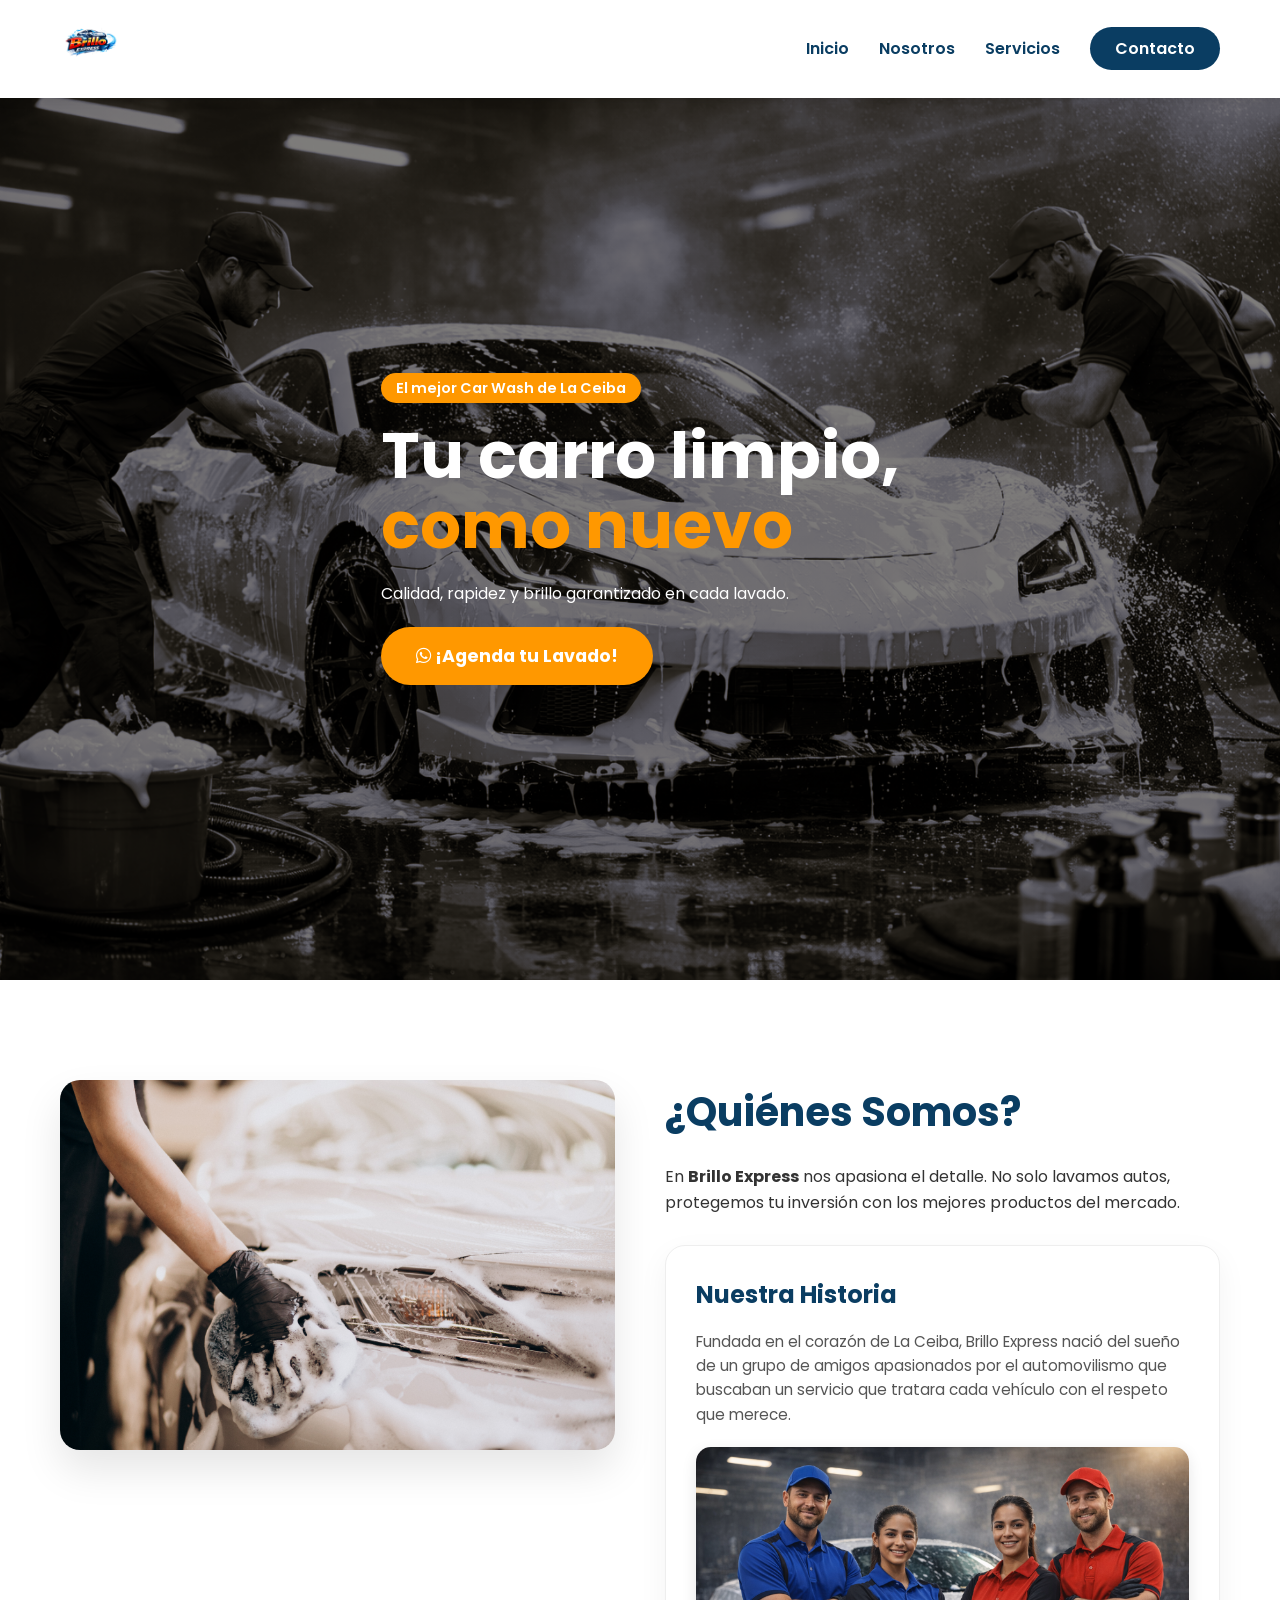
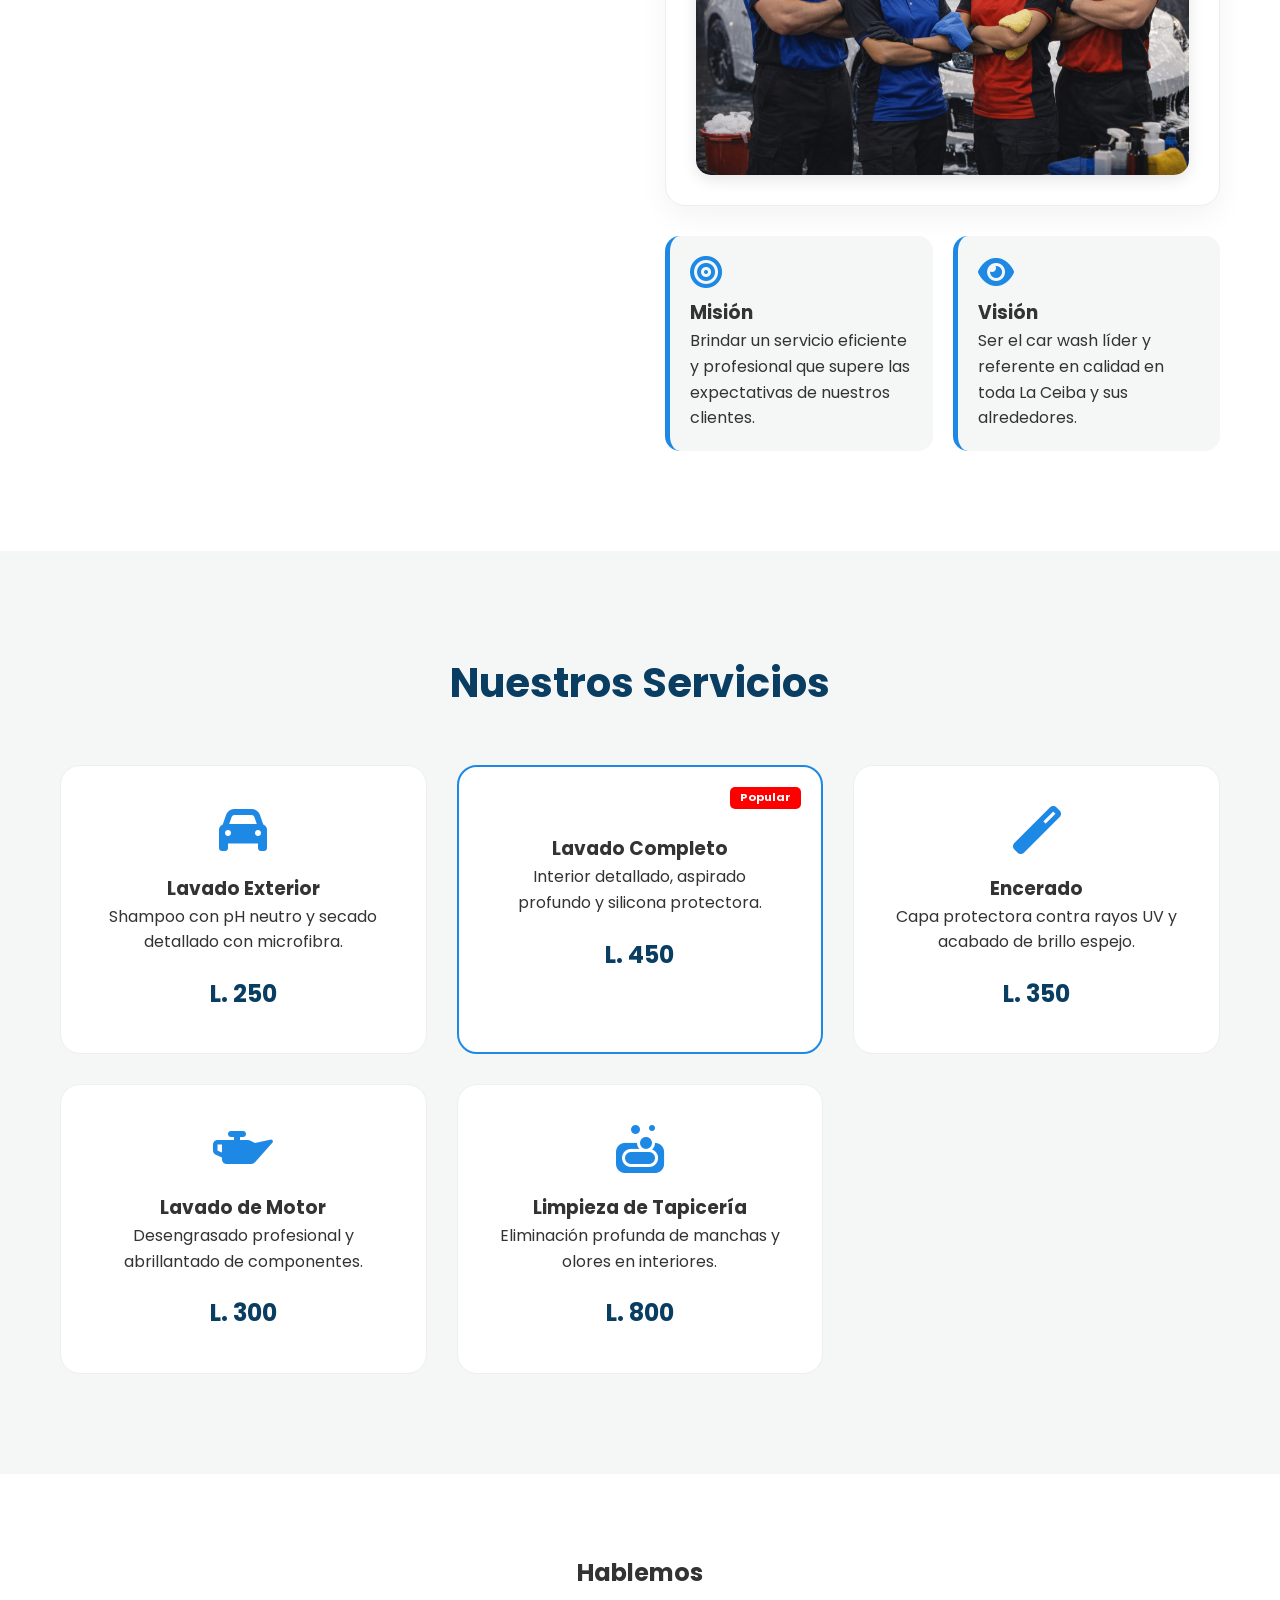
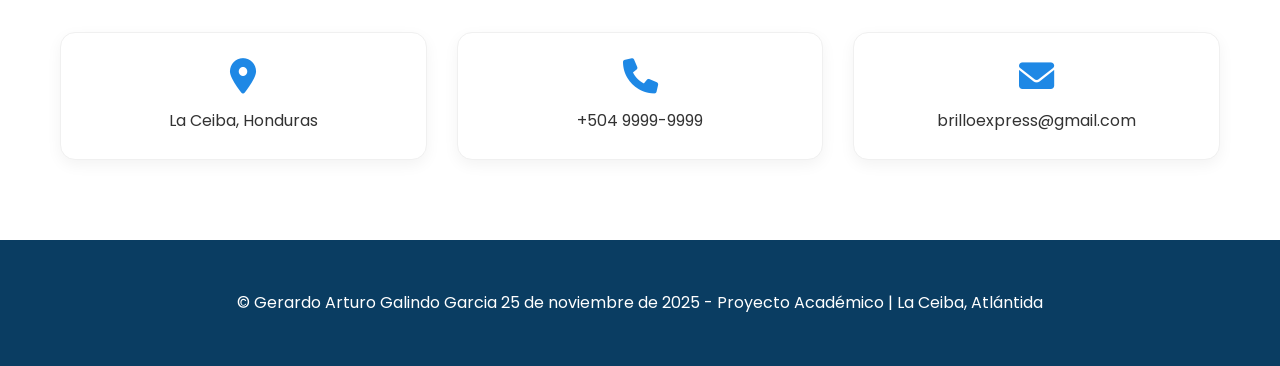
==== commit 249eb2d6: "Update inicio.html" ====
--- a/inicio.html
+++ b/inicio.html
@@ -8,8 +8,8 @@
     <link href="https://fonts.googleapis.com/css2?family=Poppins:wght@300;400;600;700&display=swap" rel="stylesheet">
     <link rel="stylesheet" href="https://cdnjs.cloudflare.com/ajax/libs/font-awesome/6.0.0/css/all.min.css">
     <style>
-        /* Ajuste para que el fondo cargue correctamente */
         .hero {
+            /* Ruta corregida según tu estructura: Imagenes/Fondo.png */
             background: #2c3e50 url('Imagenes/Fondo.png') no-repeat center center/cover;
             min-height: 80vh;
         }
@@ -148,7 +148,7 @@
 
 <footer>
     <div class="container">
-        <p>© Gerardo Arturo Galindo Garcia - Proyecto Académico | La Ceiba, Atlántida</p>
+        <p>© Gerardo Arturo Galindo Garcia 25 de noviembre de 2025 - Proyecto Académico | La Ceiba, Atlántida</p>
     </div>
 </footer>
 
